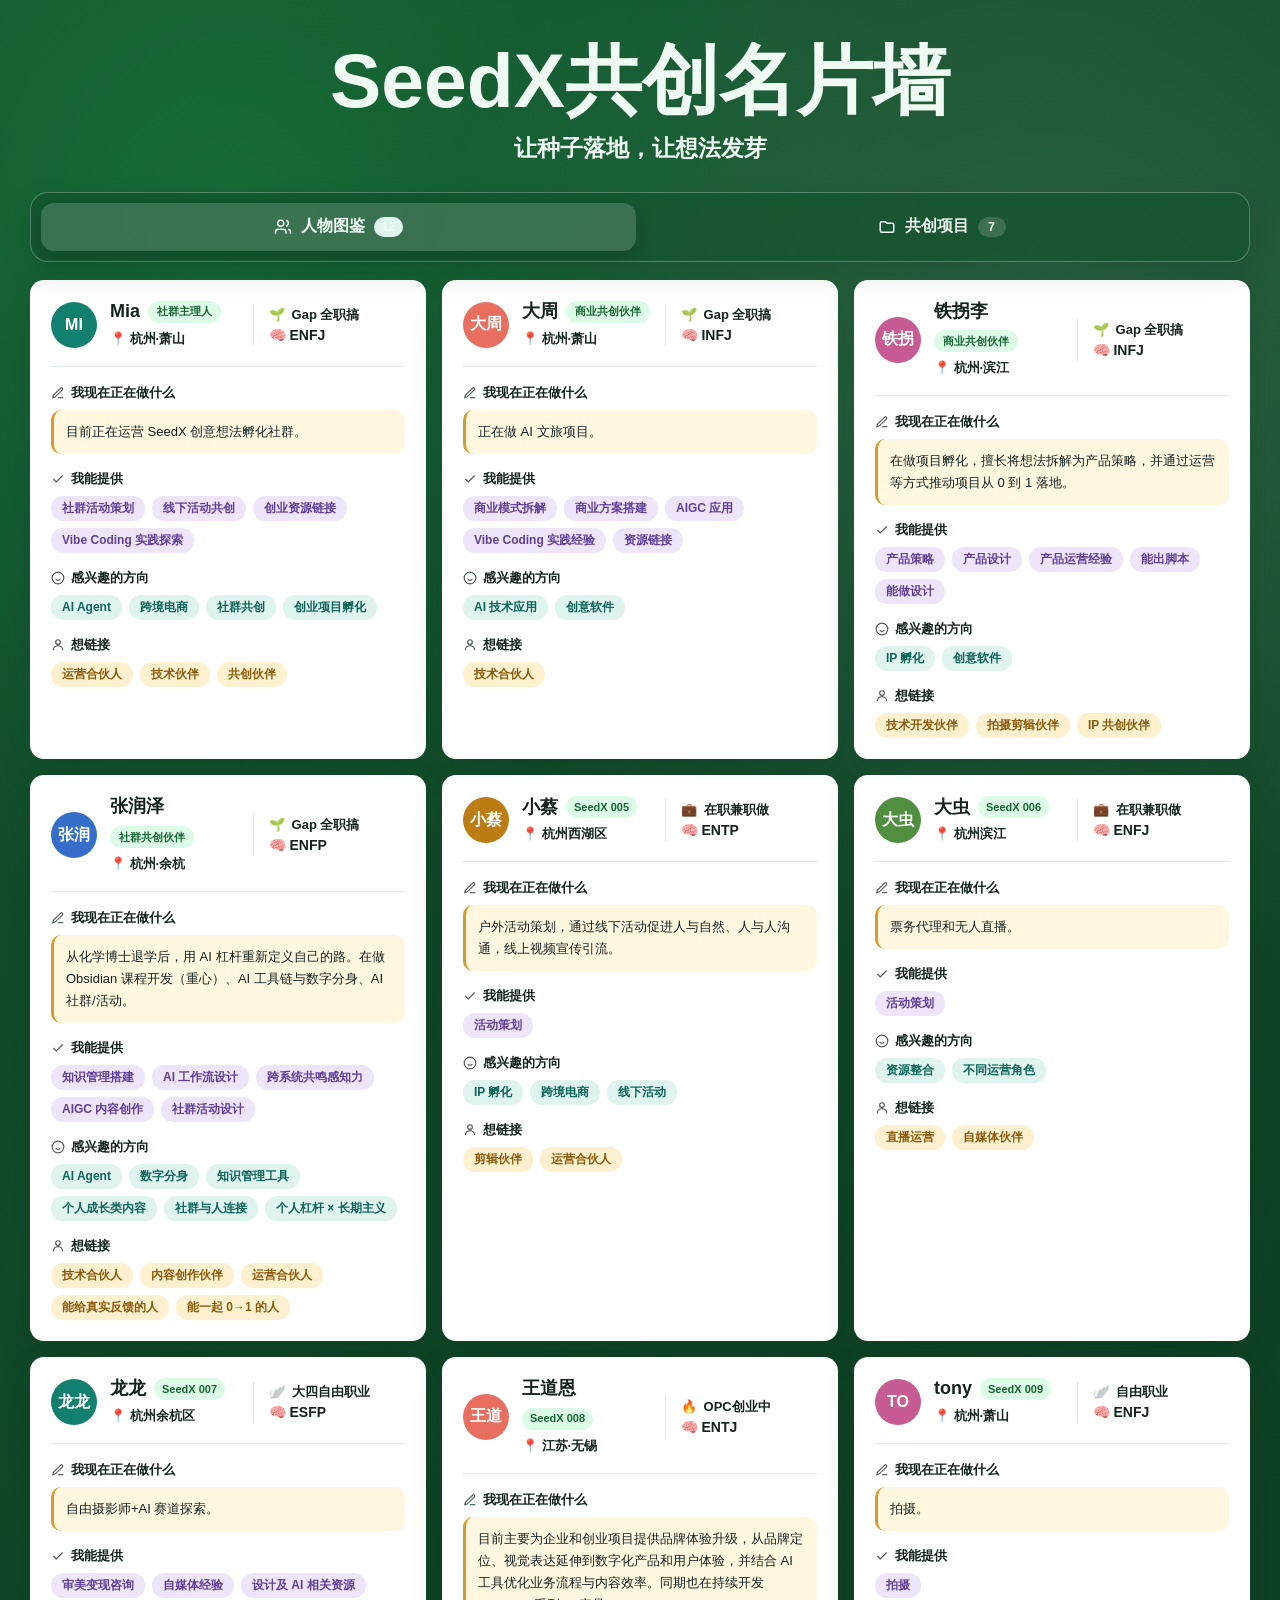
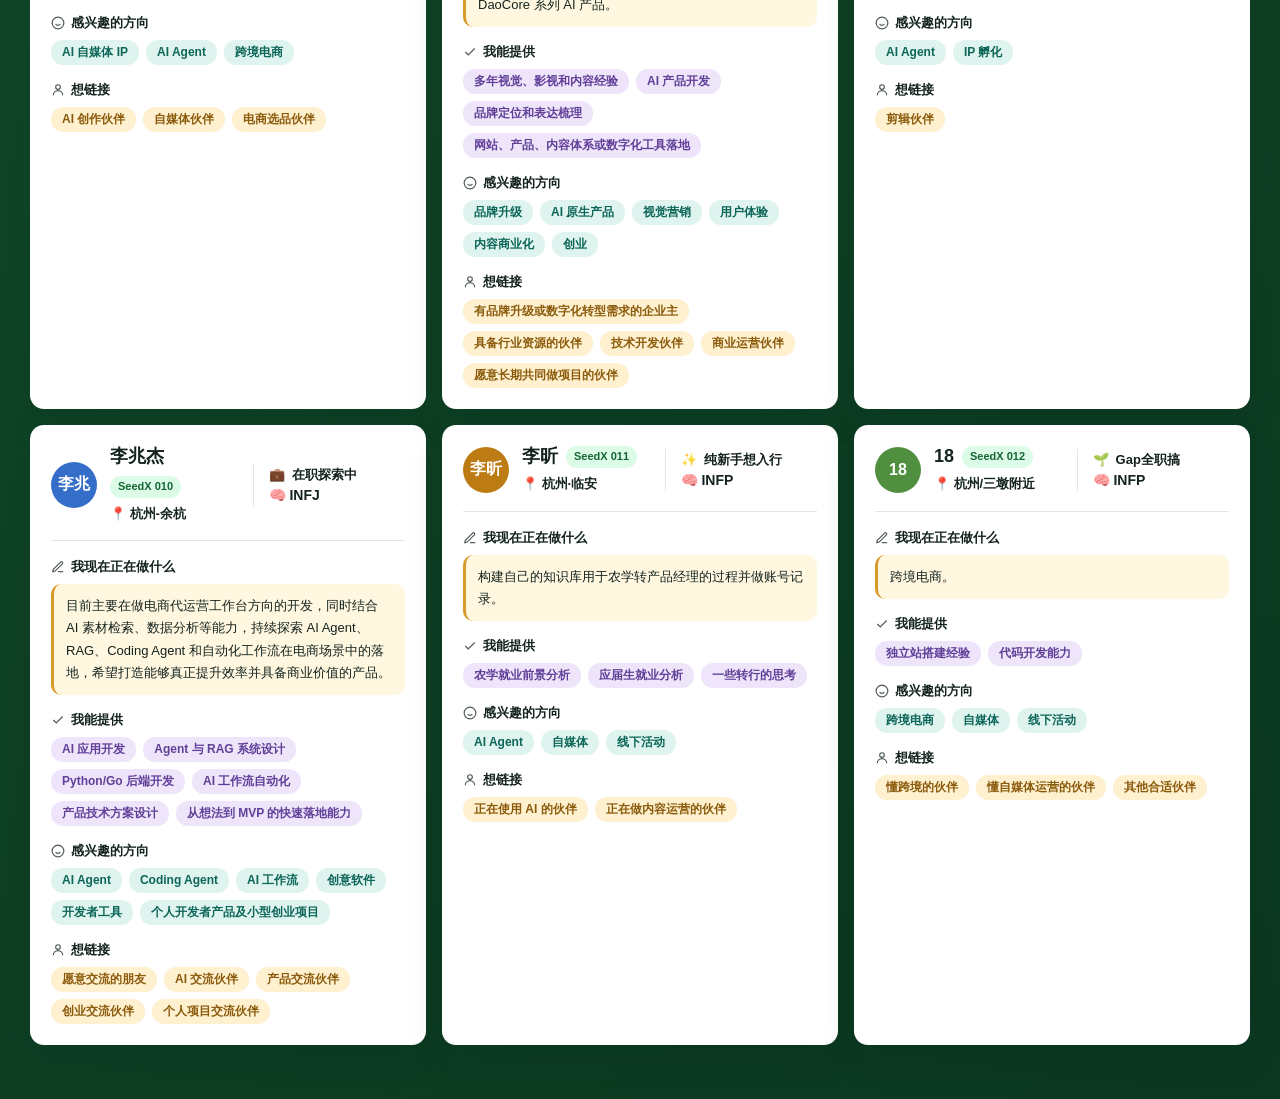
==== index.html @ 2e24f259 "Initial SeedX card wall" ====
<!doctype html>
<html lang="zh-CN">
  <head>
    <meta charset="UTF-8" />
    <meta name="viewport" content="width=device-width, initial-scale=1.0" />
    <title>SeedX共创名片墙</title>
    <link rel="stylesheet" href="./styles.css" />
  </head>
  <body>
    <main class="page">
      <header class="site-header">
        <div class="hero-copy">
          <h1>SeedX共创名片墙</h1>
          <p class="subtitle">让种子落地，让想法发芽</p>
        </div>
      </header>

      <section class="tab-shell" aria-label="内容切换">
        <div class="tabs">
          <button class="tab-button is-active" type="button" data-tab="people">
            <svg viewBox="0 0 24 24" fill="none" stroke-width="2">
              <path d="M16 21v-2a4 4 0 0 0-4-4H6a4 4 0 0 0-4 4v2" />
              <circle cx="9" cy="7" r="4" />
              <path d="M22 21v-2a4 4 0 0 0-3-3.87" />
              <path d="M16 3.13a4 4 0 0 1 0 7.75" />
            </svg>
            人物图鉴
            <span class="badge" id="peopleBadge">0</span>
          </button>
          <button class="tab-button" type="button" data-tab="projects">
            <svg viewBox="0 0 24 24" fill="none" stroke-width="2">
              <path d="M3 7a2 2 0 0 1 2-2h5l2 2h7a2 2 0 0 1 2 2v8a2 2 0 0 1-2 2H5a2 2 0 0 1-2-2Z" />
            </svg>
            共创项目
            <span class="badge" id="projectsBadge">0</span>
          </button>
        </div>
      </section>

      <section id="peoplePanel" class="panel is-active" aria-label="人物图鉴">
        <div class="card-grid" id="peopleGrid"></div>
      </section>

      <section id="projectsPanel" class="panel" aria-label="共创项目">
        <div class="card-grid" id="projectsGrid"></div>
      </section>
    </main>

    <script src="./app.js"></script>
  </body>
</html>
---- styles.css ----
:root {
  --bg-page: #14532d;
  --bg-page-deep: #0b3720;
  --bg-primary: #ffffff;
  --bg-secondary: #f3f6f3;
  --bg-quiet: #f8faf5;
  --tab-bg: rgba(20, 83, 45, 0.72);
  --accent: #22c55e;
  --accent-strong: #14532d;
  --text-on-dark: #effaf3;
  --text-on-dark-secondary: #dcfce7;
  --text-primary: #14231f;
  --text-secondary: #61706a;
  --border-dark: rgba(239, 250, 243, 0.28);
  --border-light: #dfe8e3;
  --shadow: 0 14px 34px rgba(5, 35, 29, 0.14);
  --shadow-hover: 0 18px 42px rgba(5, 35, 29, 0.22);
  --teal: #12806e;
  --teal-soft: #dff4ef;
  --coral: #e86f5f;
  --coral-soft: #ffe6e1;
  --pink: #c75b94;
  --pink-soft: #f9e2ef;
  --blue: #356ec9;
  --blue-soft: #e3edff;
  --amber: #bd7b13;
  --amber-soft: #fff0cf;
  --green: #4f8f3f;
  --green-soft: #e4f2dc;
  --purple: #8157c7;
  --purple-soft: #eee5fb;
  --gray: #69736f;
  --gray-soft: #edf0ee;
}

* {
  box-sizing: border-box;
}

body {
  margin: 0;
  min-width: 320px;
  background:
    radial-gradient(circle at 18% 8%, rgba(34, 197, 94, 0.22), transparent 26%),
    radial-gradient(circle at 82% 14%, rgba(220, 252, 231, 0.14), transparent 25%),
    linear-gradient(145deg, var(--bg-page), var(--bg-page-deep));
  color: var(--text-on-dark);
  font-family:
    -apple-system, BlinkMacSystemFont, "Segoe UI", "PingFang SC",
    "Hiragino Sans GB", "Microsoft YaHei", sans-serif;
}

button,
input,
select {
  font: inherit;
}

.page {
  width: min(1220px, calc(100% - 32px));
  margin: 0 auto;
  padding: 42px 0 54px;
}

.site-header {
  position: relative;
  display: block;
  min-height: auto;
  margin-bottom: 28px;
  overflow: hidden;
  text-align: center;
}

h1 {
  margin: 0 0 14px;
  color: var(--text-on-dark);
  font-size: clamp(2.35rem, 6vw, 5rem);
  line-height: 1;
  letter-spacing: 0;
}

.subtitle {
  margin: 0;
  color: var(--text-on-dark);
  font-size: clamp(1.08rem, 2vw, 1.42rem);
  font-weight: 750;
}

.hero-copy {
  position: relative;
  z-index: 2;
}

.tab-shell {
  position: sticky;
  top: 0;
  z-index: 10;
  margin-bottom: 18px;
  padding: 10px;
  border: 1px solid var(--border-dark);
  border-radius: 18px;
  background: var(--tab-bg);
  box-shadow: 0 12px 30px rgba(0, 0, 0, 0.12);
}

.tabs {
  display: grid;
  grid-template-columns: repeat(2, minmax(0, 1fr));
  gap: 8px;
}

.tab-button {
  display: flex;
  align-items: center;
  justify-content: center;
  gap: 9px;
  min-height: 48px;
  border: 0;
  border-radius: 13px;
  background: transparent;
  color: var(--text-on-dark);
  cursor: pointer;
  font-weight: 800;
}

.tab-button svg {
  width: 18px;
  height: 18px;
  stroke: currentColor;
}

.tab-button.is-active {
  background: rgba(255, 255, 255, 0.16);
  color: var(--text-on-dark);
  box-shadow: 0 8px 20px rgba(0, 0, 0, 0.15);
}

.badge {
  min-width: 28px;
  padding: 3px 8px;
  border-radius: 999px;
  background: rgba(255, 255, 255, 0.16);
  color: inherit;
  font-size: 0.78rem;
}

.tab-button.is-active .badge {
  background: var(--teal-soft);
}

.panel {
  display: none;
}

.panel.is-active {
  display: block;
}

.panel-note {
  margin: 0 0 14px;
  color: var(--text-on-dark-secondary);
  font-size: 0.94rem;
  font-weight: 700;
}

.card-grid {
  display: grid;
  grid-template-columns: repeat(auto-fill, minmax(340px, 1fr));
  gap: 16px;
}

.person-card,
.project-card {
  border: 1px solid transparent;
  border-radius: 14px;
  background: var(--bg-primary);
  color: var(--text-primary);
  box-shadow: var(--shadow);
  transition:
    transform 160ms ease,
    box-shadow 160ms ease,
    border-color 160ms ease;
}

.person-card:hover,
.project-card:hover {
  transform: translateY(-2px);
  border-color: rgba(15, 107, 90, 0.42);
  box-shadow: var(--shadow-hover);
}

.person-card {
  padding: 20px;
}

.card-header {
  position: relative;
  display: grid;
  grid-template-columns: 46px minmax(0, 0.85fr) minmax(128px, 1fr);
  align-items: center;
  gap: 13px;
  padding-bottom: 17px;
  border-bottom: 1px solid var(--border-light);
}

.avatar {
  width: 46px;
  height: 46px;
  flex: 0 0 46px;
  display: grid;
  place-items: center;
  border-radius: 50%;
  color: #fff;
  font-weight: 800;
  letter-spacing: 0;
}

.avatar.teal {
  background: var(--teal);
}

.avatar.coral {
  background: var(--coral);
}

.avatar.pink {
  background: var(--pink);
}

.avatar.blue {
  background: var(--blue);
}

.avatar.amber {
  background: var(--amber);
}

.avatar.green {
  background: var(--green);
}

.identity-main {
  min-width: 0;
}

.person-name {
  margin: 0 0 7px;
  color: var(--text-primary);
  font-size: 18px;
  font-weight: 700;
  line-height: 1.2;
}

.name-row {
  display: flex;
  align-items: center;
  gap: 8px;
  flex-wrap: wrap;
  margin-bottom: 7px;
}

.name-row .person-name {
  margin: 0;
}

.person-number {
  display: inline-flex;
  align-items: center;
  min-height: 22px;
  padding: 3px 8px;
  border-radius: 999px;
  background: #dcfce7;
  color: #166534;
  font-size: 11px;
  font-weight: 850;
  line-height: 1;
  white-space: nowrap;
}

.person-special-tag {
  display: inline-flex;
  align-items: center;
  min-height: 22px;
  padding: 3px 9px;
  border-radius: 999px;
  background: #dcfce7;
  color: #166534;
  font-size: 11px;
  font-weight: 850;
  line-height: 1;
  white-space: nowrap;
}

.status-line {
  display: inline-flex;
  align-items: center;
  gap: 7px;
  width: fit-content;
  max-width: 100%;
  padding: 0;
  border-radius: 0;
  color: var(--text-primary);
  font-size: 13px;
  font-weight: 800;
  line-height: 1.2;
}

.location-line {
  color: var(--text-primary);
  font-size: 13px;
  font-weight: 700;
  line-height: 1.45;
}

.status-dot {
  display: none;
}

.identity-side {
  justify-self: stretch;
  padding-left: 15px;
  border-left: 1px solid var(--border-light);
  text-align: left;
  color: var(--text-primary);
  font-size: 14px;
  font-weight: 700;
  line-height: 1.5;
  white-space: nowrap;
}

.card-body {
  display: grid;
  gap: 16px;
  padding-top: 17px;
}

.section-title {
  display: flex;
  align-items: center;
  gap: 6px;
  margin: 0 0 8px;
  color: var(--text-primary);
  font-size: 13px;
  font-weight: 700;
}

.section-title svg {
  width: 14px;
  height: 14px;
  opacity: 0.75;
  stroke: var(--text-primary);
}

.quote-block {
  margin: 0;
  padding: 11px 12px;
  border-left: 3px solid #d89b2b;
  border-radius: 10px;
  background: #fff7df;
  color: var(--text-primary);
  font-size: 13px;
  line-height: 1.7;
}

.project-box {
  margin: 0;
  padding: 11px 12px;
  border-left: 3px solid var(--accent-strong);
  border-radius: 10px;
  background: var(--bg-secondary);
  color: var(--text-primary);
  font-size: 13px;
  line-height: 1.7;
}

.project-box-summary {
  border-left-color: var(--accent);
  background: var(--teal-soft);
}

.project-box-progress {
  border-left-color: var(--amber);
  background: var(--amber-soft);
}

.chip-row {
  display: flex;
  flex-wrap: wrap;
  gap: 7px;
}

.chip {
  display: inline-flex;
  align-items: center;
  min-height: 25px;
  padding: 4px 11px;
  border-radius: 12px;
  font-size: 12px;
  font-weight: 700;
  line-height: 1.25;
}

.chip-purple {
  background: var(--purple-soft);
  color: #614098;
}

.chip-teal {
  background: var(--teal-soft);
  color: #0d6658;
}

.chip-amber {
  background: var(--amber-soft);
  color: #8b5b0c;
}

.chip-blue {
  background: var(--blue-soft);
  color: #2859a7;
}

.chip-gray {
  background: var(--gray-soft);
  color: var(--gray);
}

.project-card {
  padding: 22px;
}

.project-header {
  display: flex;
  align-items: flex-start;
  justify-content: space-between;
  gap: 14px;
  margin-bottom: 17px;
}

.project-title-row {
  display: grid;
  gap: 6px;
}

.project-no {
  font-family: ui-monospace, SFMono-Regular, Menlo, Monaco, Consolas, monospace;
  color: var(--text-primary);
  font-size: 12px;
  font-weight: 800;
}

.project-name {
  margin: 0;
  color: var(--text-primary);
  font-size: 15px;
  font-weight: 800;
  line-height: 1.45;
}

.stage-badge {
  flex: 0 0 auto;
  padding: 5px 10px;
  border-radius: 999px;
  font-size: 12px;
  font-weight: 800;
  white-space: nowrap;
}

.stage-launch {
  background: var(--teal-soft);
  color: #0d6658;
}

.stage-prep {
  background: var(--amber-soft);
  color: #8b5b0c;
}

.stage-supply {
  background: var(--blue-soft);
  color: #2859a7;
}

.stage-team {
  background: var(--purple-soft);
  color: #614098;
}

.stage-coop {
  background: var(--coral-soft);
  color: #b74738;
}

.stage-trial {
  background: var(--pink-soft);
  color: #99436f;
}

.stage-start {
  background: var(--gray-soft);
  color: var(--gray);
}

.project-section {
  margin-top: 15px;
}

.project-section .section-title {
  font-size: 14px;
}

.project-text {
  margin: 0;
  color: var(--text-primary);
  font-size: 13px;
  line-height: 1.7;
}

.empty-state {
  padding: 26px;
  border: 1px solid var(--border-dark);
  border-radius: 14px;
  color: var(--text-on-dark-secondary);
  text-align: center;
}

.status-teal {
  background: transparent;
}

.status-gap {
  background: transparent;
}

.status-coral {
  background: transparent;
}

.status-purple {
  background: transparent;
}

.status-blue {
  background: transparent;
}

.status-pink {
  background: transparent;
}

.status-amber {
  background: transparent;
}

.status-gray {
  background: transparent;
}

@media (max-width: 760px) {
  .site-header {
    grid-template-columns: 1fr;
    min-height: auto;
    gap: 20px;
  }
}

@media (max-width: 640px) {
  .page {
    width: min(100% - 22px, 520px);
    padding: 24px 0 36px;
  }

  .card-grid {
    grid-template-columns: 1fr;
  }

  .tab-shell {
    position: static;
  }

  .card-header {
    align-items: flex-start;
  }

  .identity-side {
    white-space: normal;
  }
}
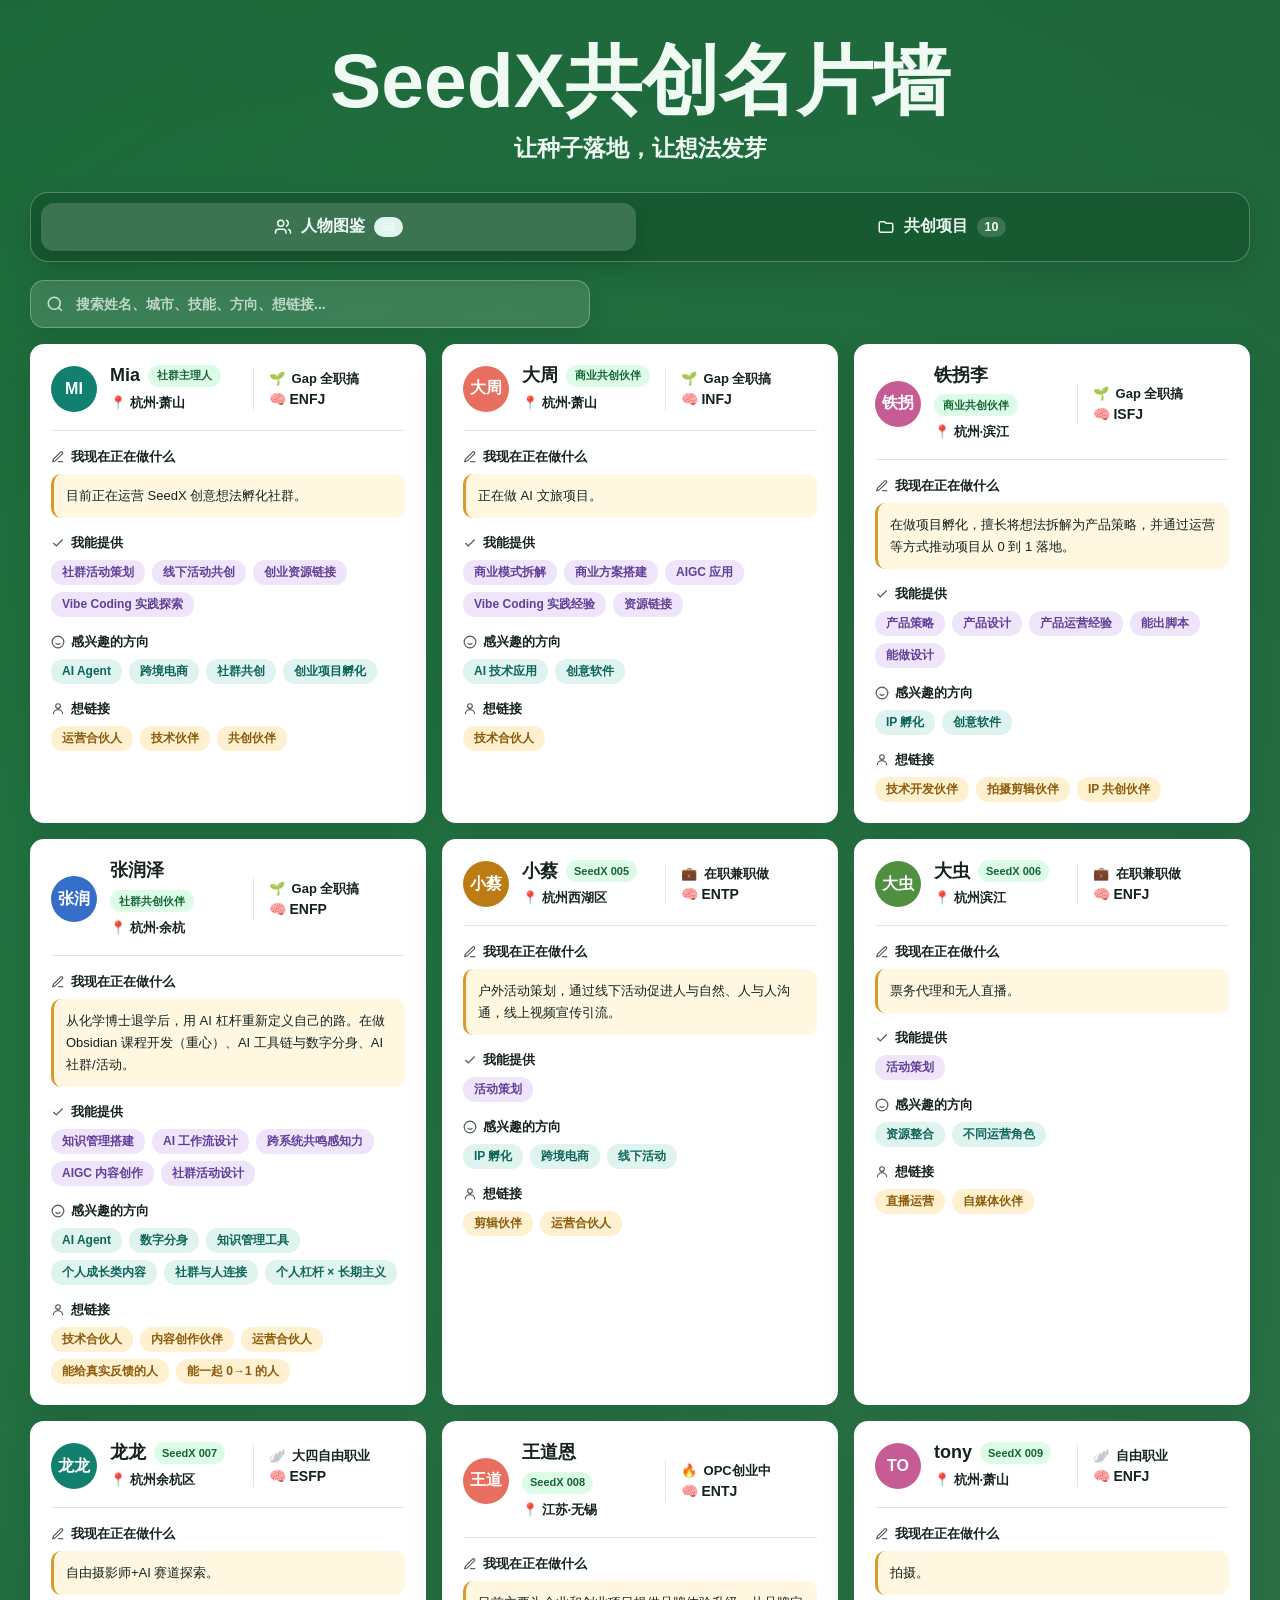
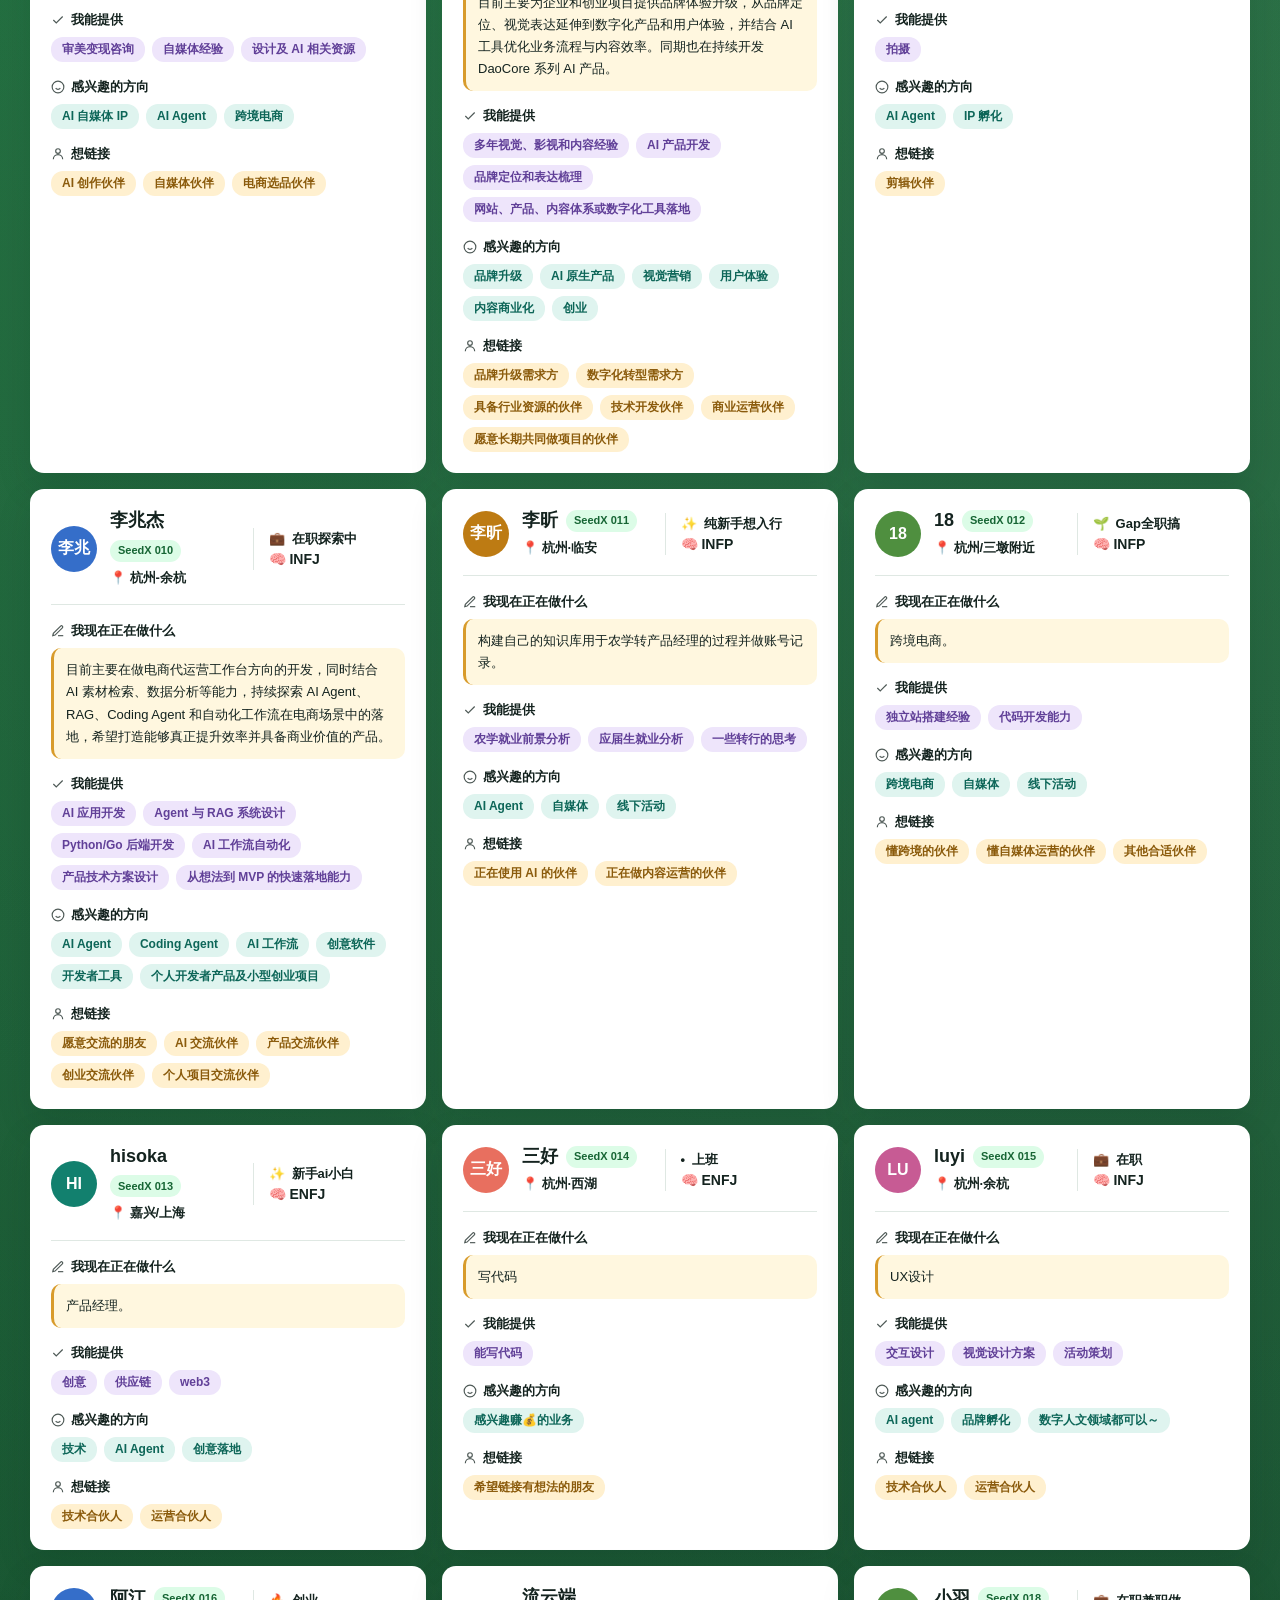
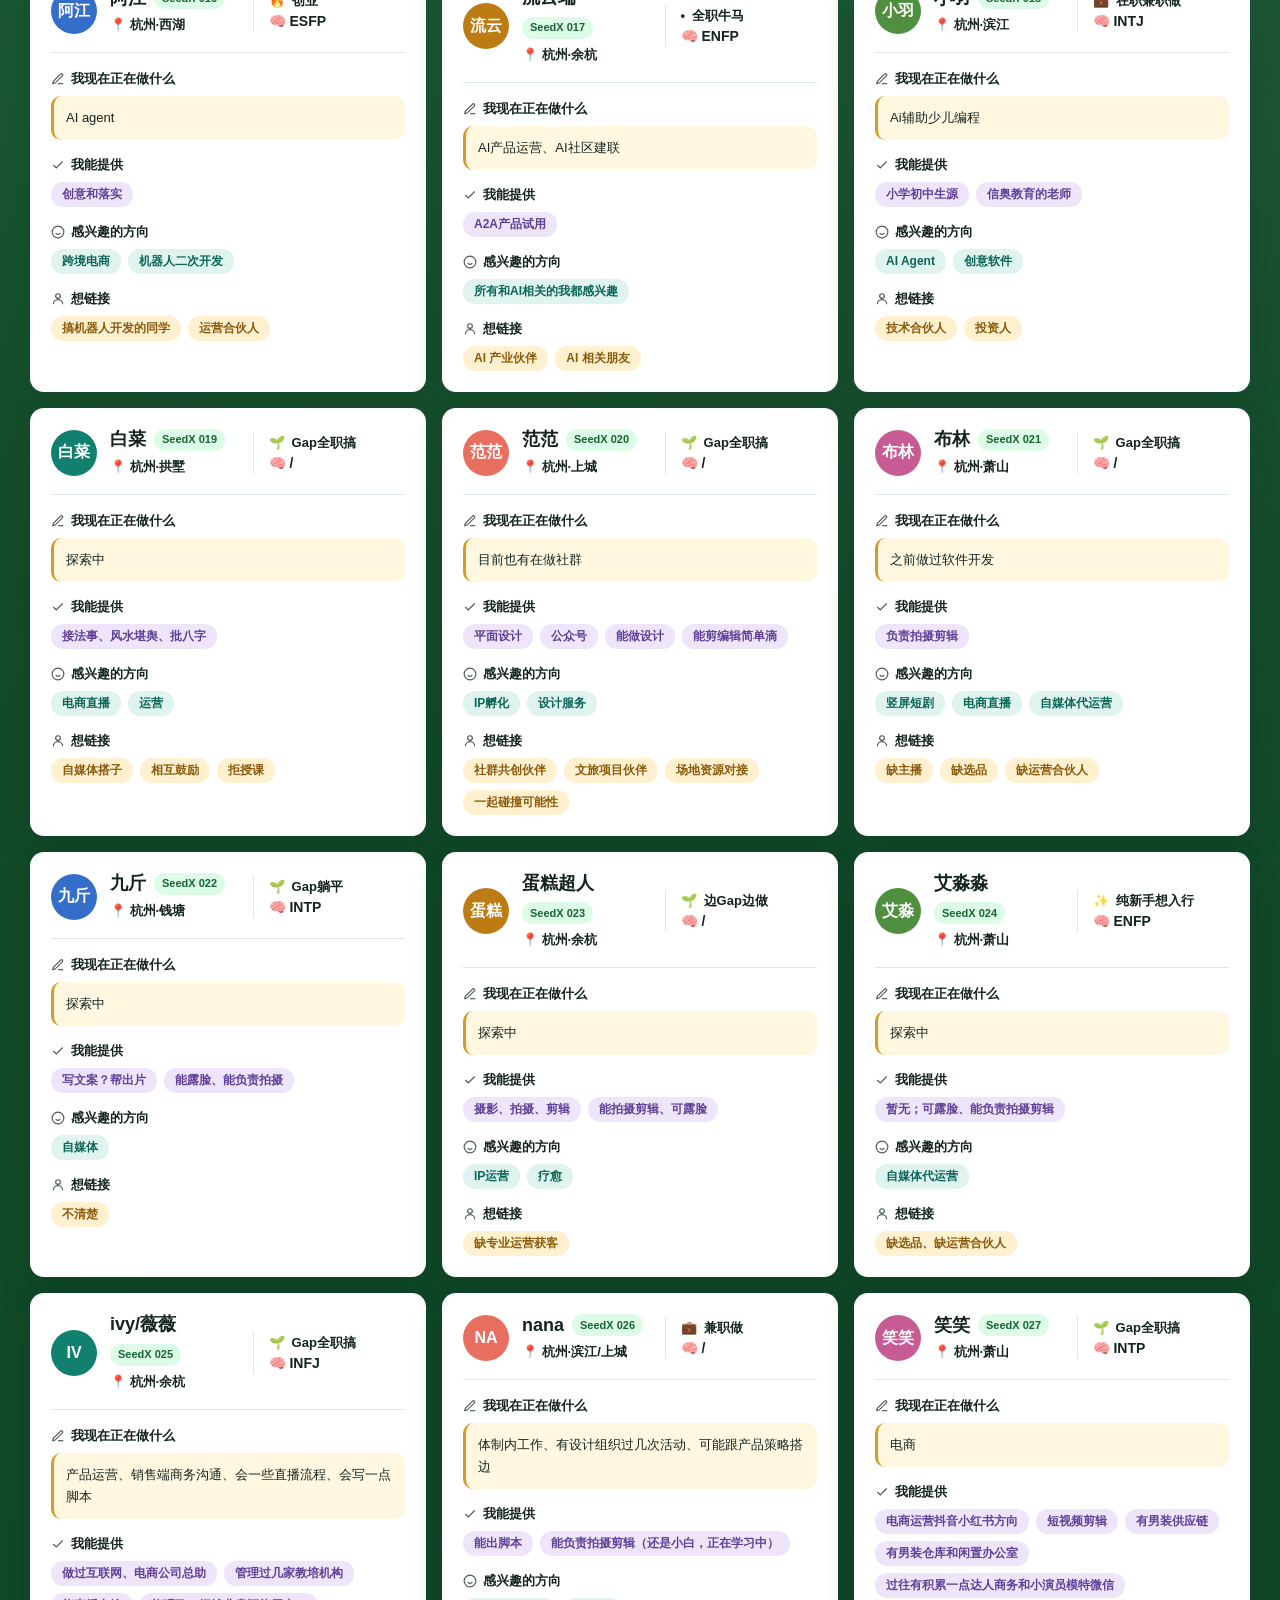
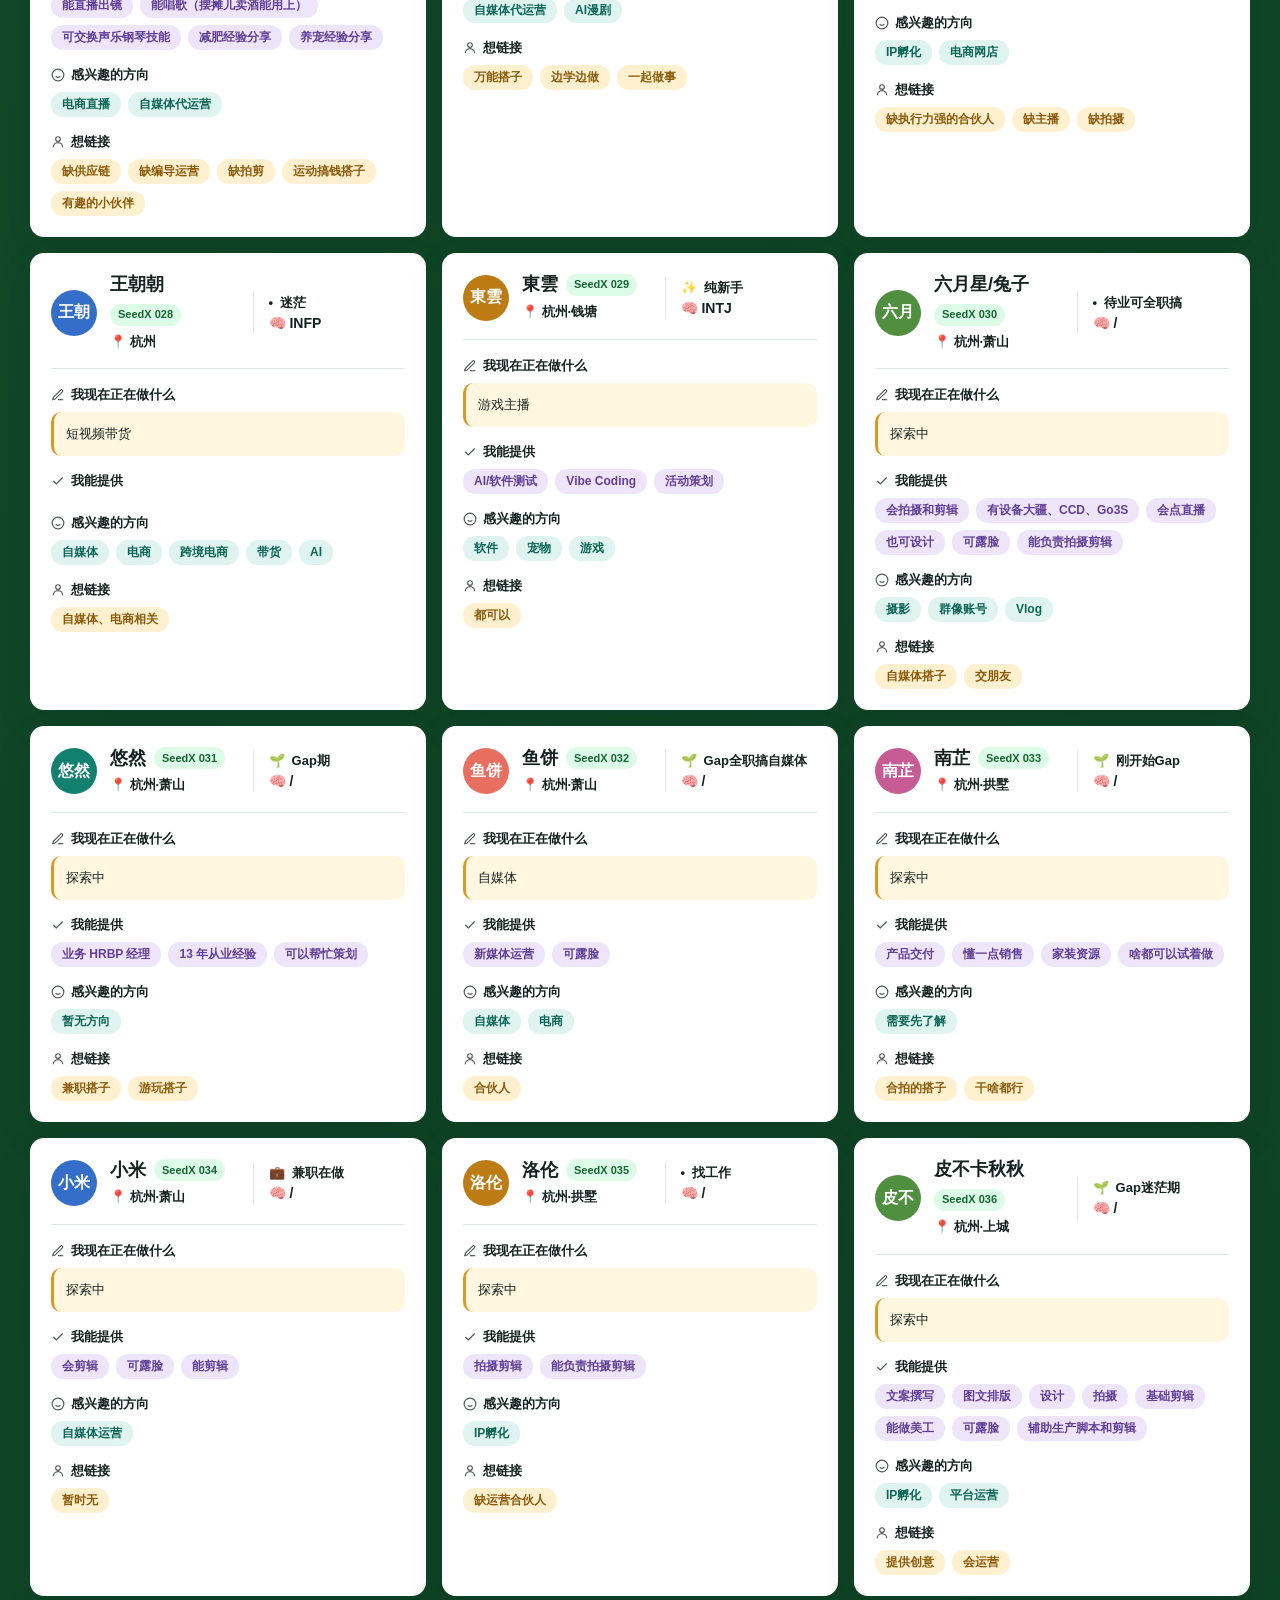
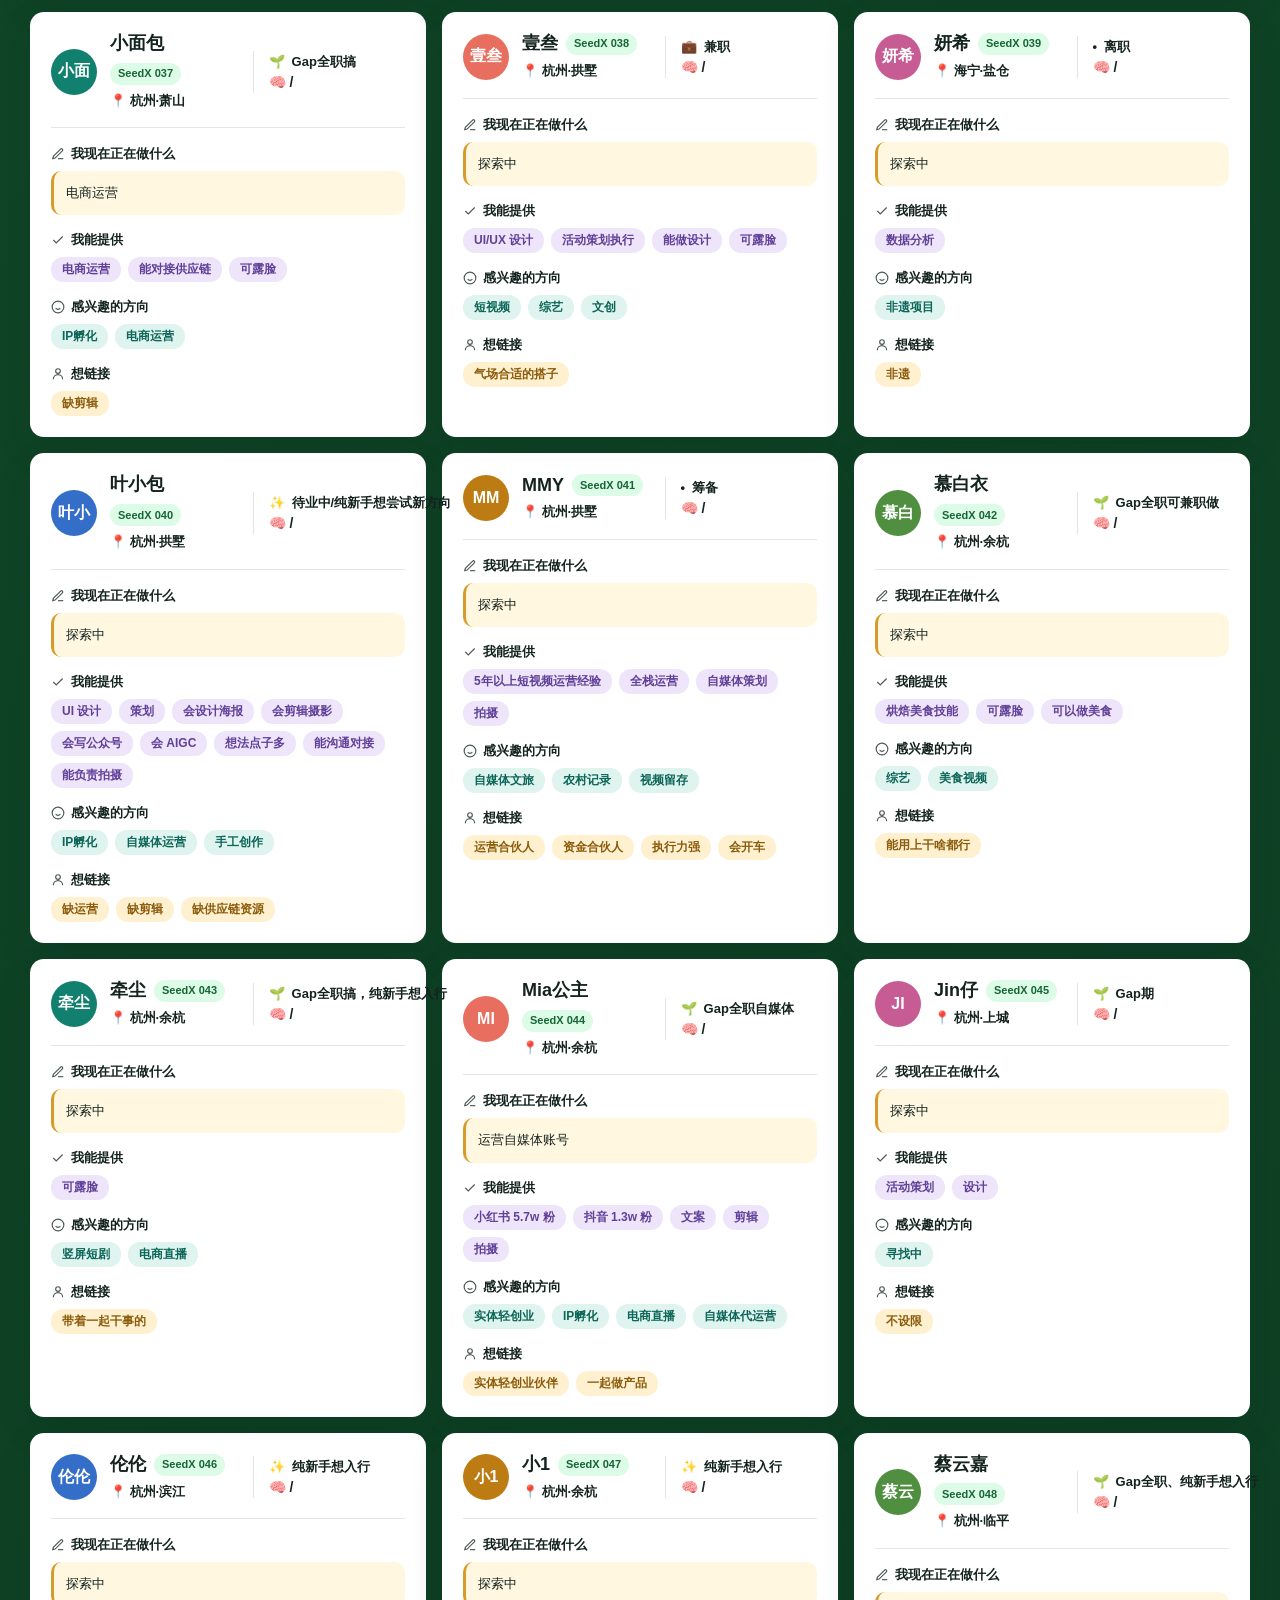
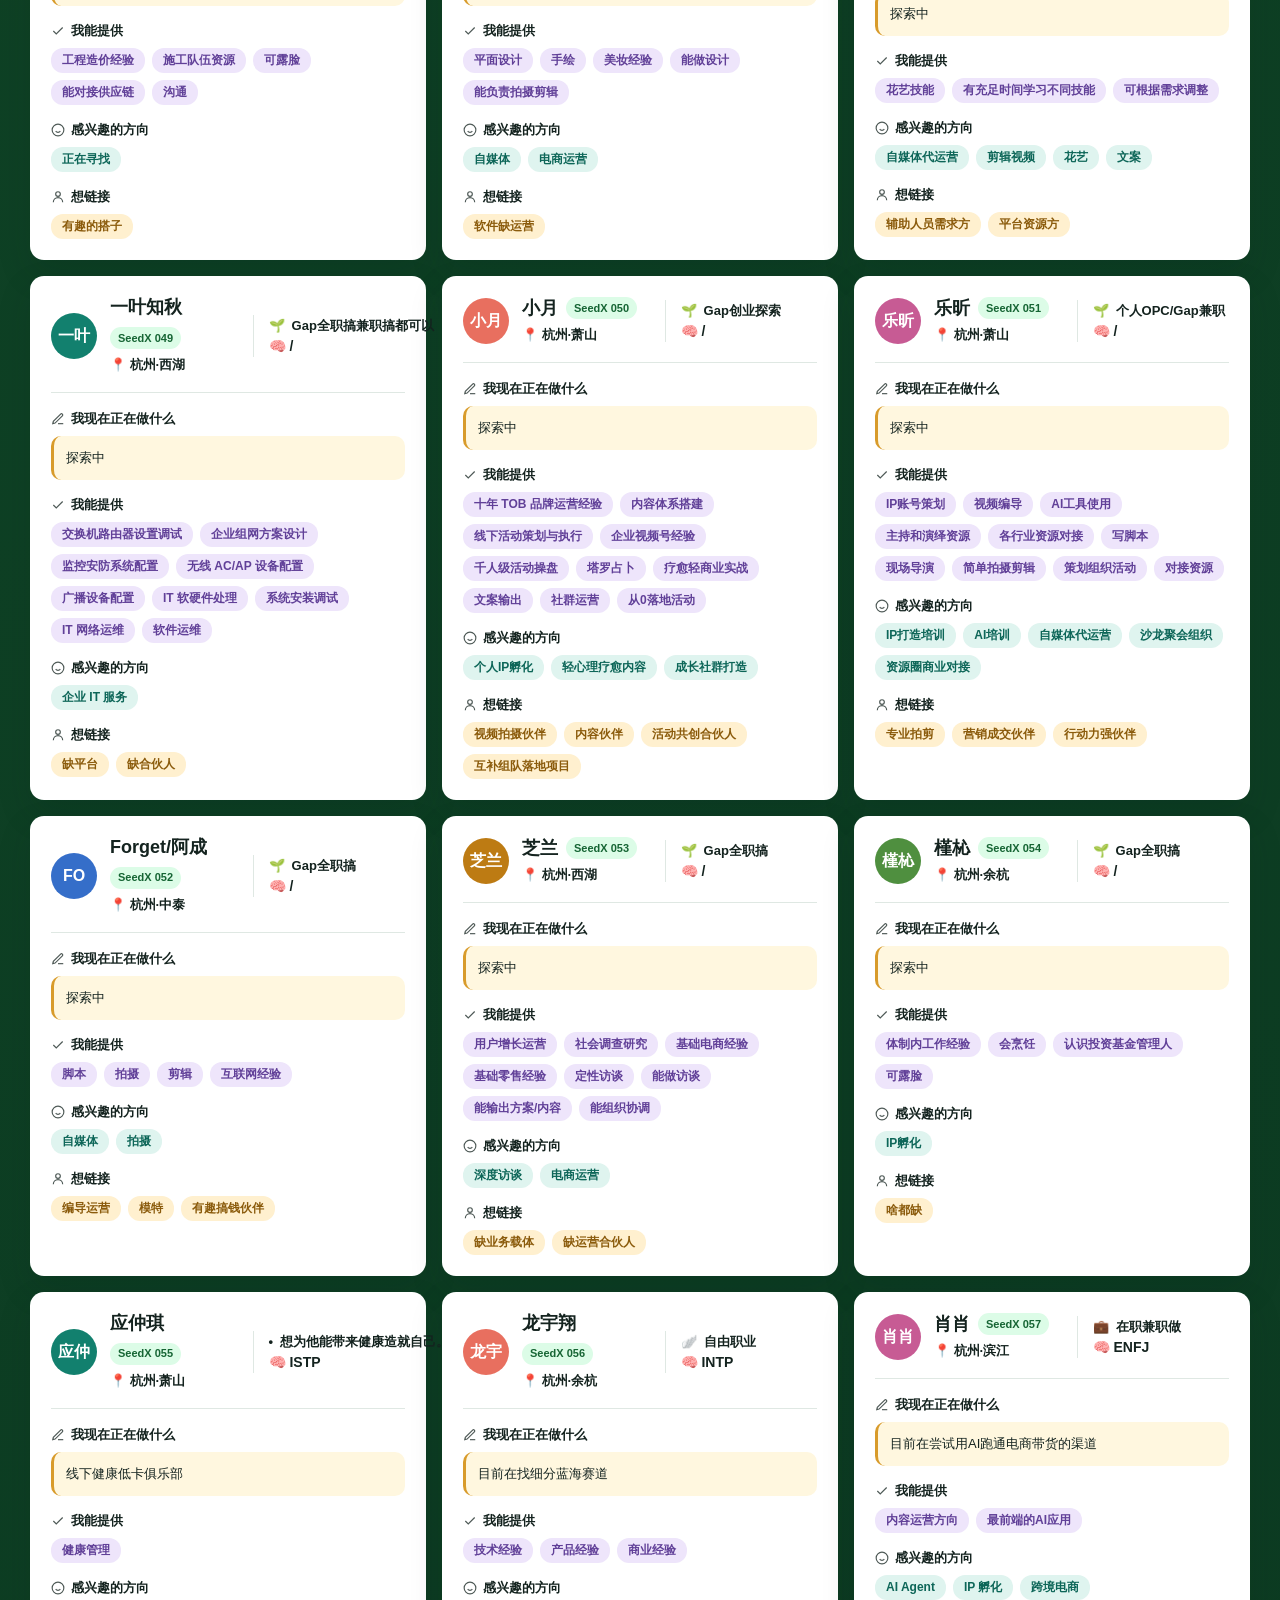
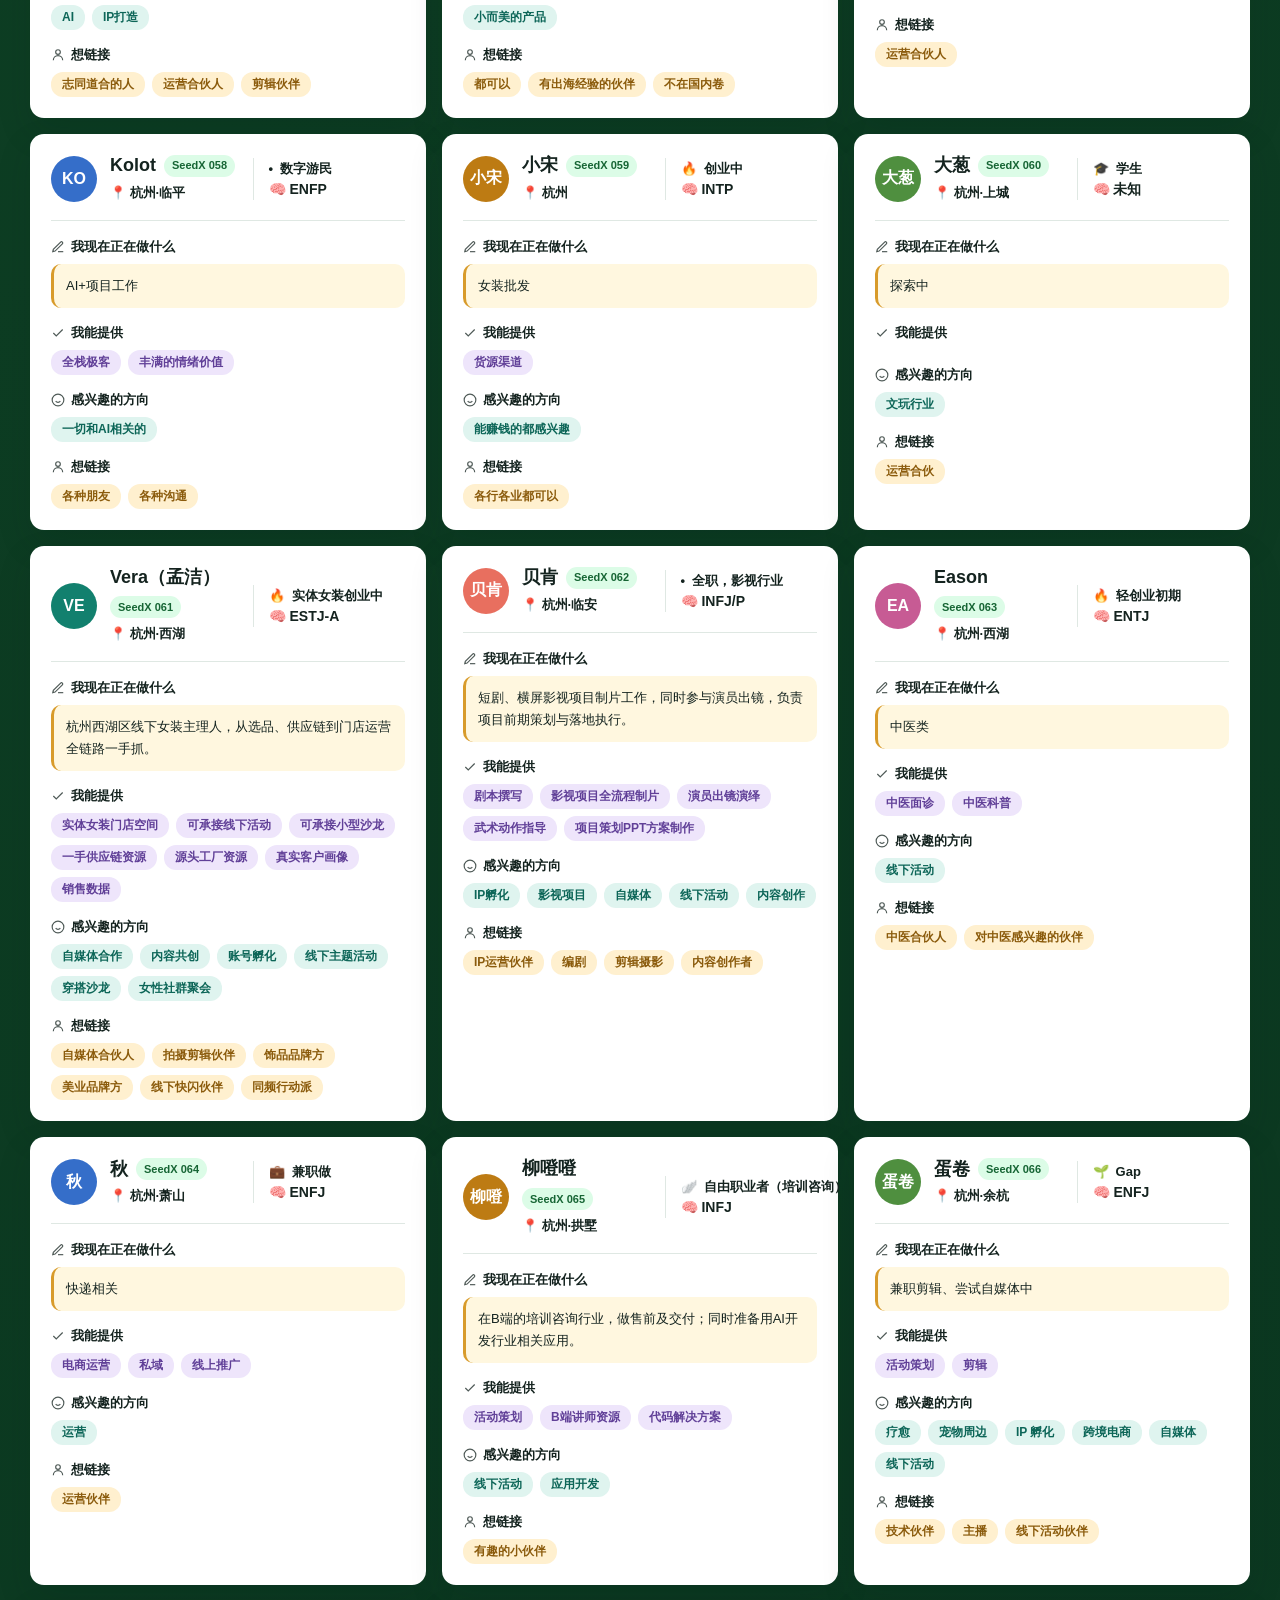
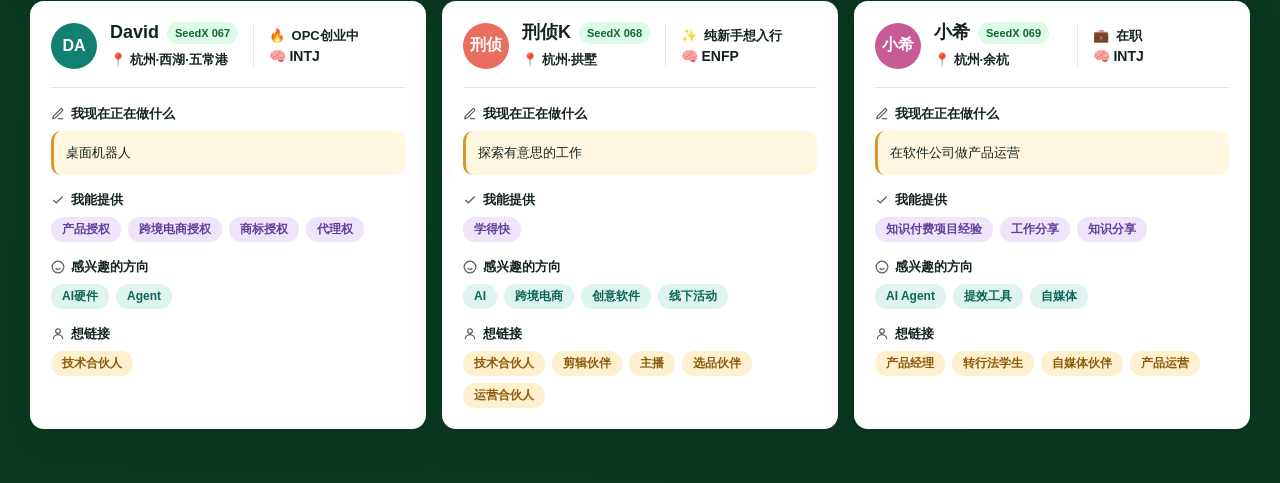
==== commit 58ae7160: "Add people search" ====
--- a/index.html
+++ b/index.html
@@ -38,6 +38,16 @@
       </section>
 
       <section id="peoplePanel" class="panel is-active" aria-label="人物图鉴">
+        <div class="people-tools">
+          <label class="search-box" for="peopleSearch">
+            <svg viewBox="0 0 24 24" fill="none" stroke-width="2" aria-hidden="true">
+              <circle cx="11" cy="11" r="8" />
+              <path d="m21 21-4.35-4.35" />
+            </svg>
+            <input id="peopleSearch" type="search" placeholder="搜索姓名、城市、技能、方向、想链接..." autocomplete="off" />
+          </label>
+        </div>
+        <p class="empty-state" id="peopleEmpty" hidden>没有找到匹配的伙伴</p>
         <div class="card-grid" id="peopleGrid"></div>
       </section>
 
--- a/styles.css
+++ b/styles.css
@@ -163,6 +163,52 @@
   font-weight: 700;
 }
 
+.people-tools {
+  margin: 0 0 16px;
+}
+
+.search-box {
+  display: flex;
+  align-items: center;
+  gap: 10px;
+  width: min(560px, 100%);
+  min-height: 48px;
+  padding: 0 15px;
+  border: 1px solid var(--border-dark);
+  border-radius: 14px;
+  background: rgba(255, 255, 255, 0.13);
+  color: var(--text-on-dark);
+  box-shadow: 0 10px 24px rgba(0, 0, 0, 0.1);
+}
+
+.search-box:focus-within {
+  border-color: rgba(220, 252, 231, 0.72);
+  background: rgba(255, 255, 255, 0.18);
+}
+
+.search-box svg {
+  width: 18px;
+  height: 18px;
+  flex: 0 0 auto;
+  stroke: currentColor;
+  opacity: 0.82;
+}
+
+.search-box input {
+  width: 100%;
+  min-width: 0;
+  border: 0;
+  outline: 0;
+  background: transparent;
+  color: var(--text-on-dark);
+  font-size: 14px;
+  font-weight: 700;
+}
+
+.search-box input::placeholder {
+  color: rgba(239, 250, 243, 0.72);
+}
+
 .card-grid {
   display: grid;
   grid-template-columns: repeat(auto-fill, minmax(340px, 1fr));
@@ -420,6 +466,11 @@
   color: #2859a7;
 }
 
+.chip-seeking {
+  background: #fff1f2;
+  color: #9f1239;
+}
+
 .chip-gray {
   background: var(--gray-soft);
   color: var(--gray);
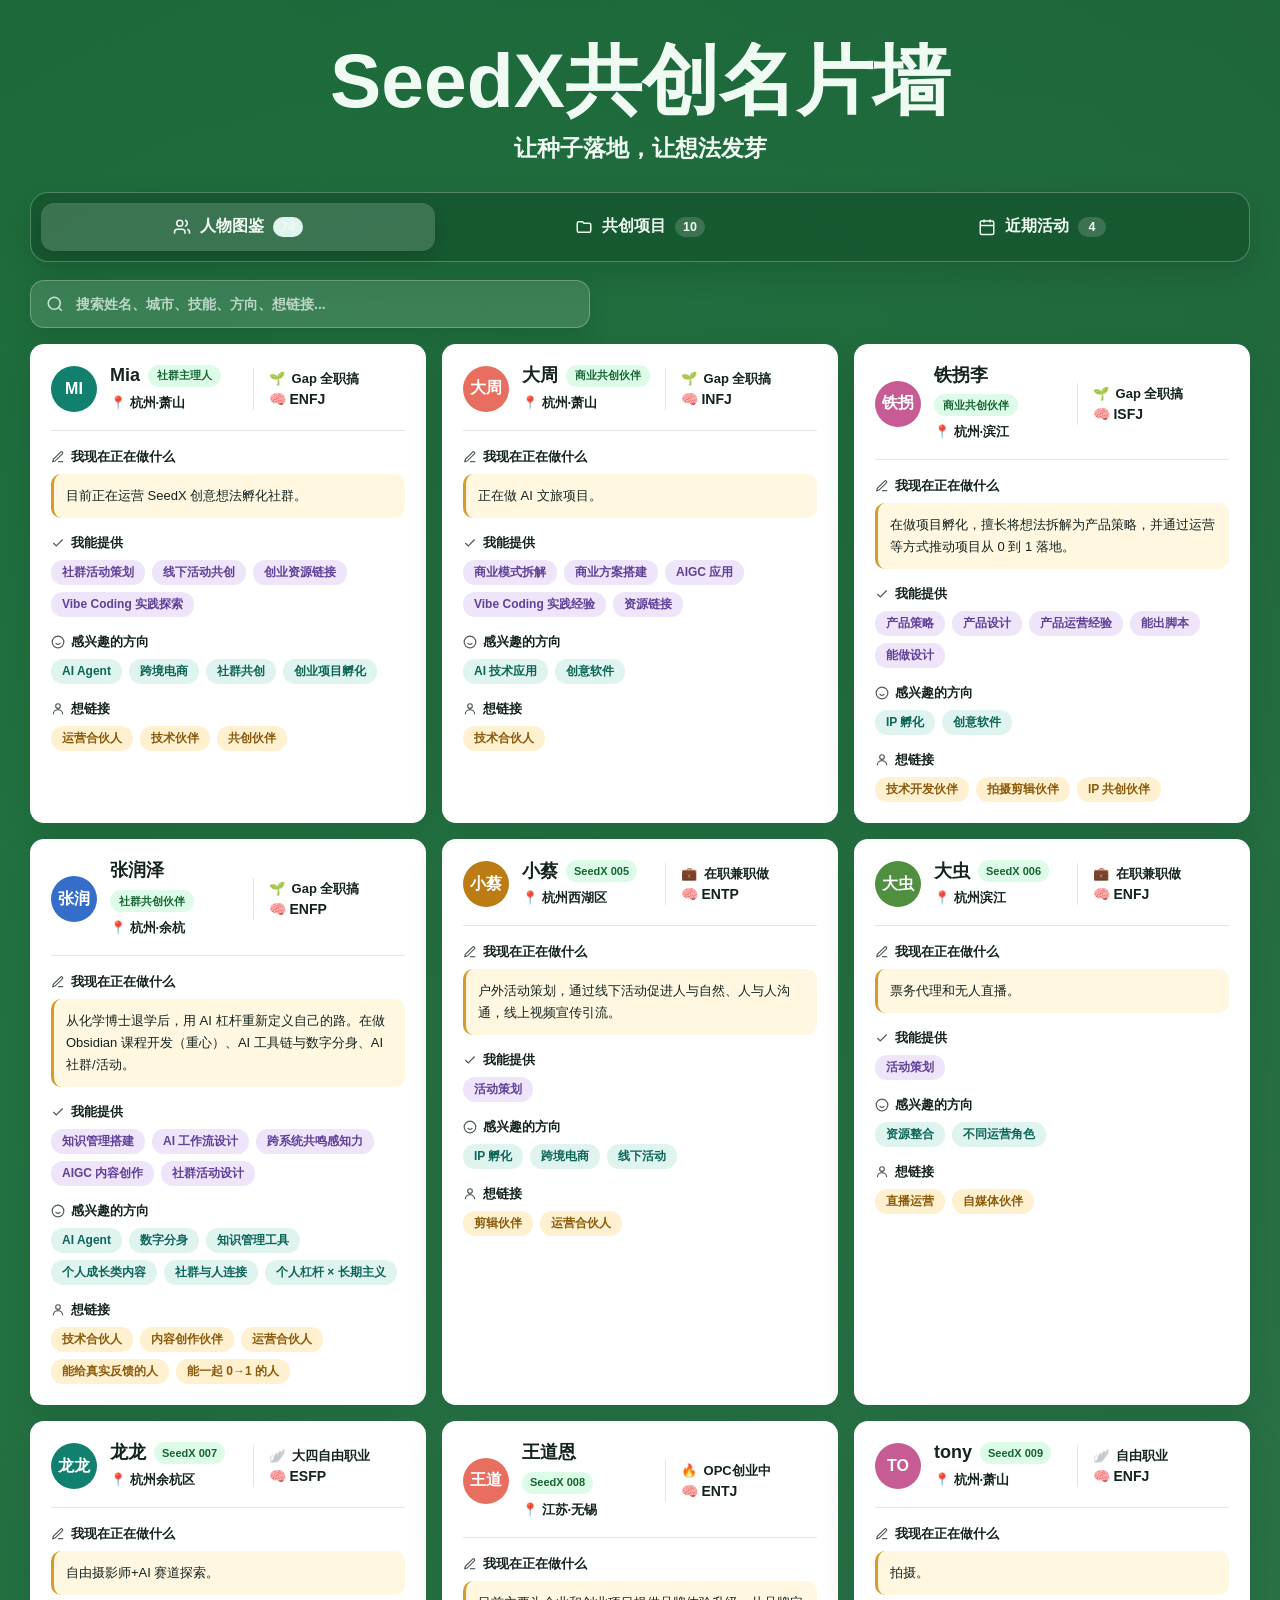
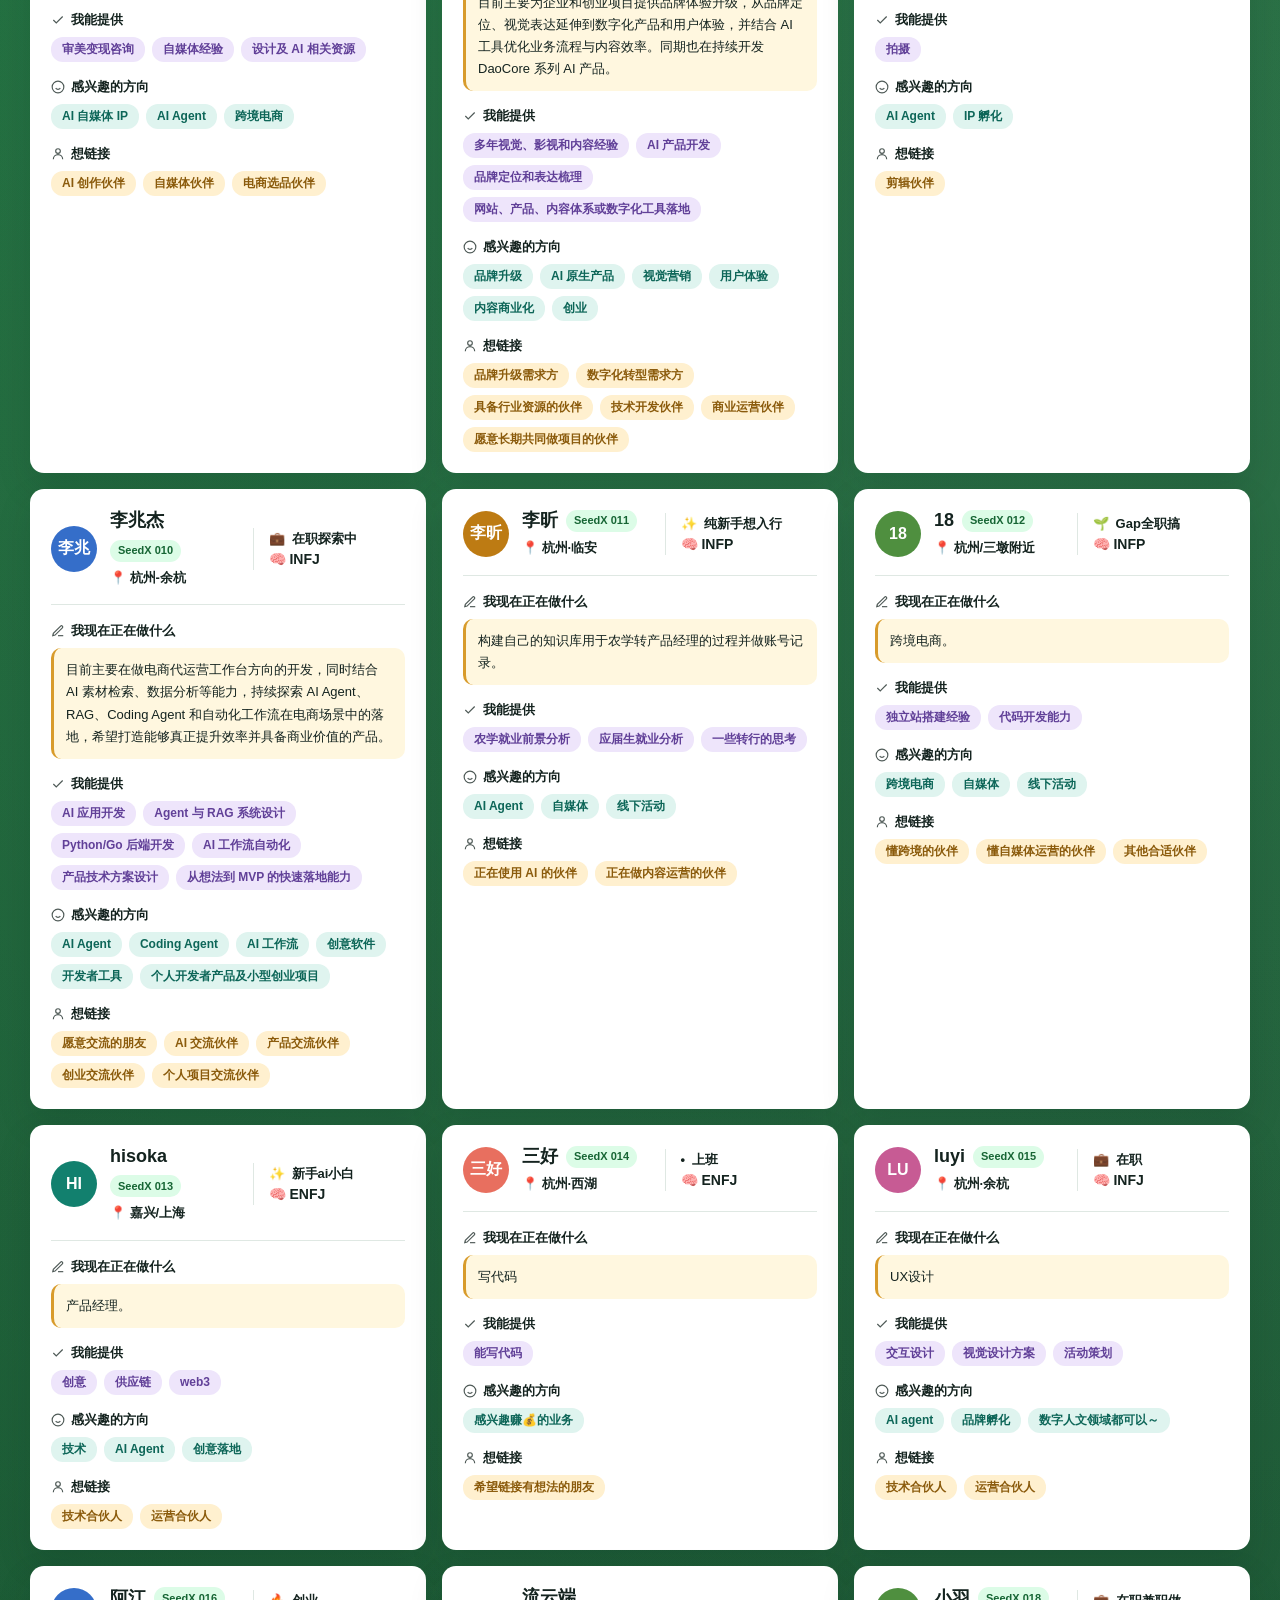
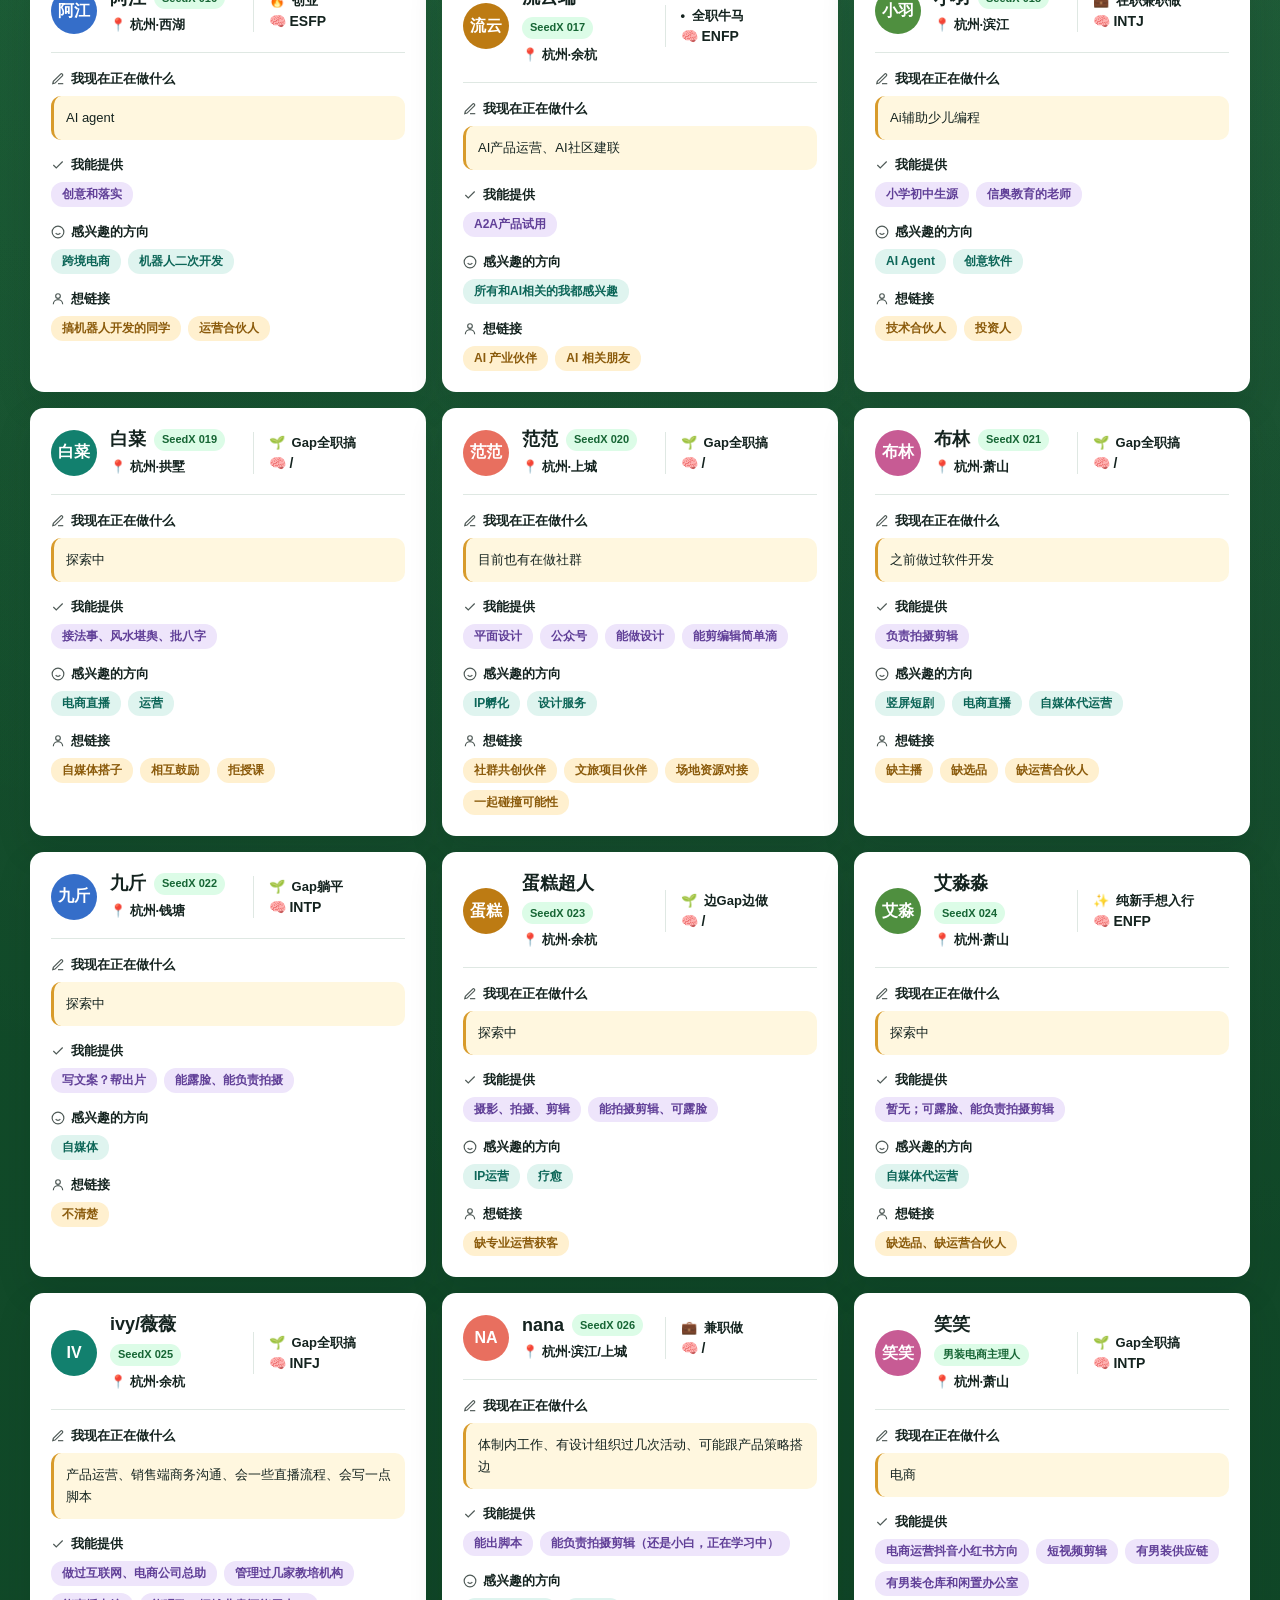
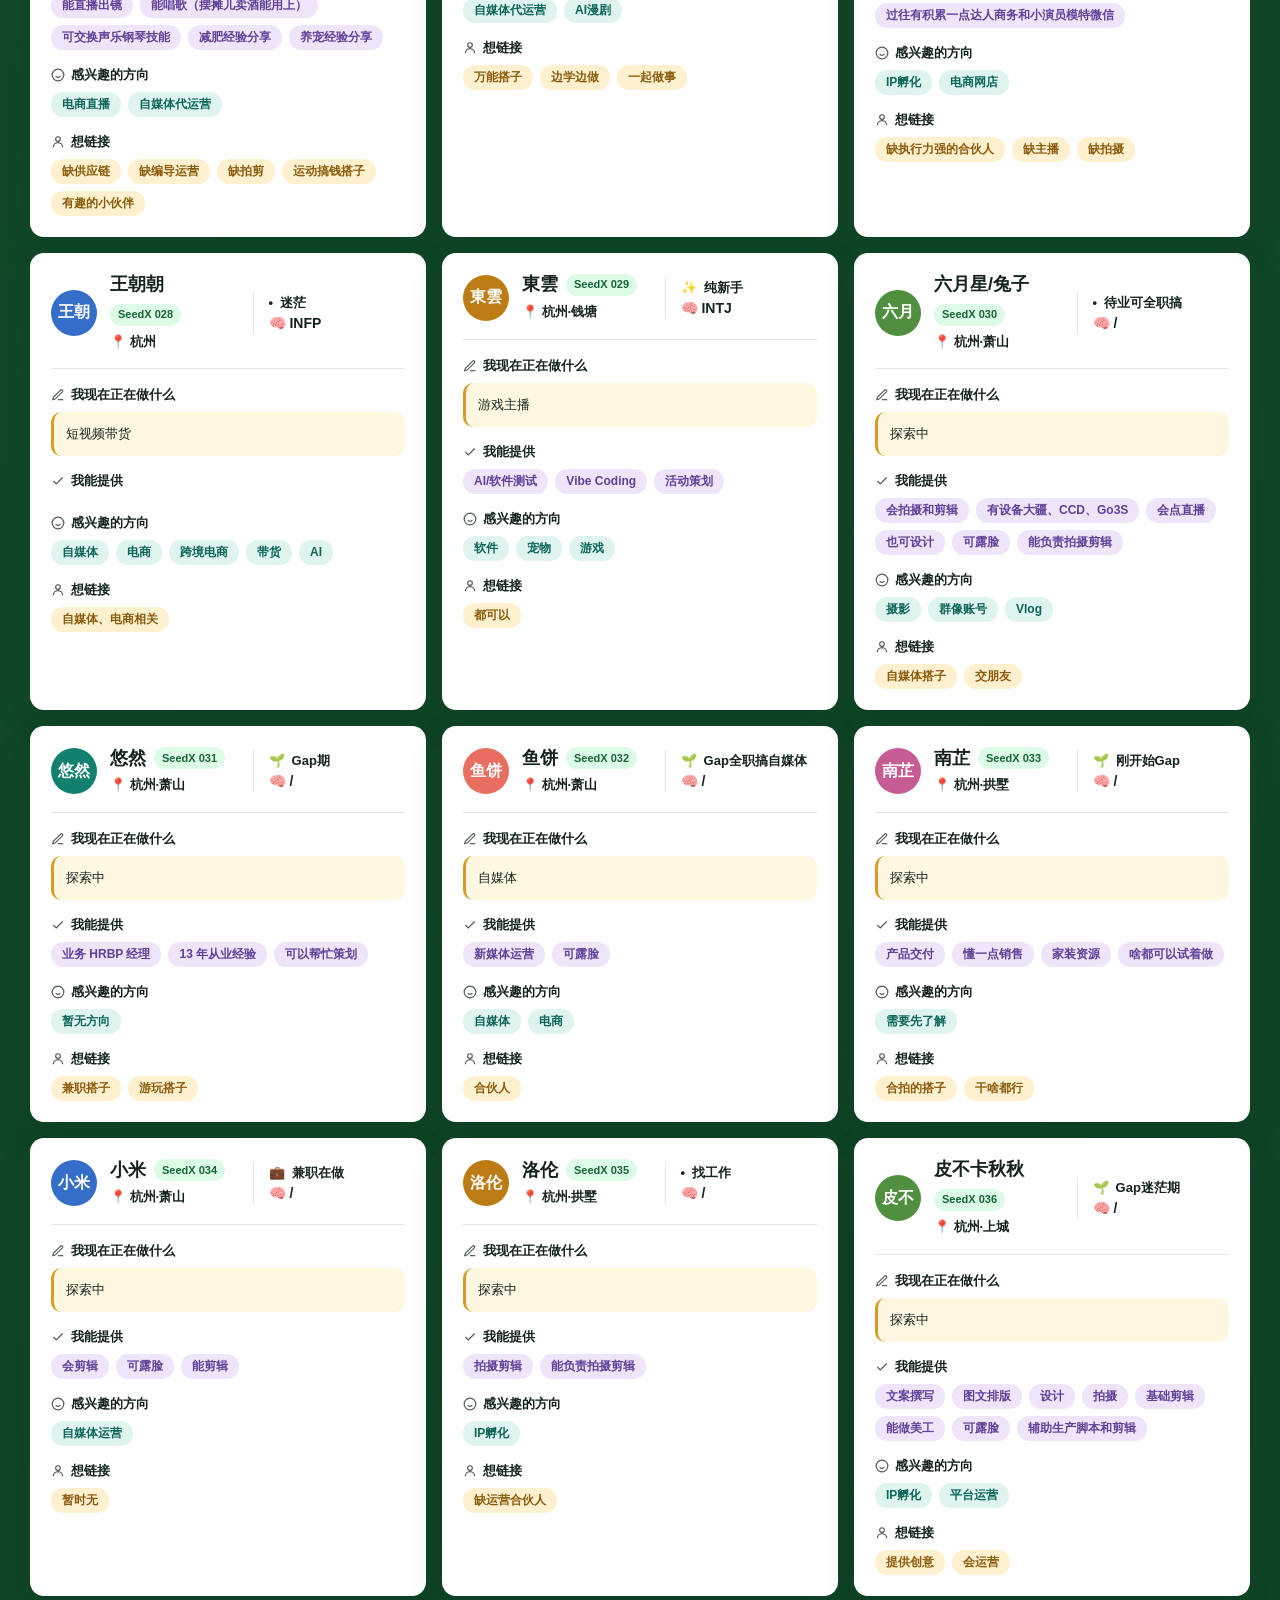
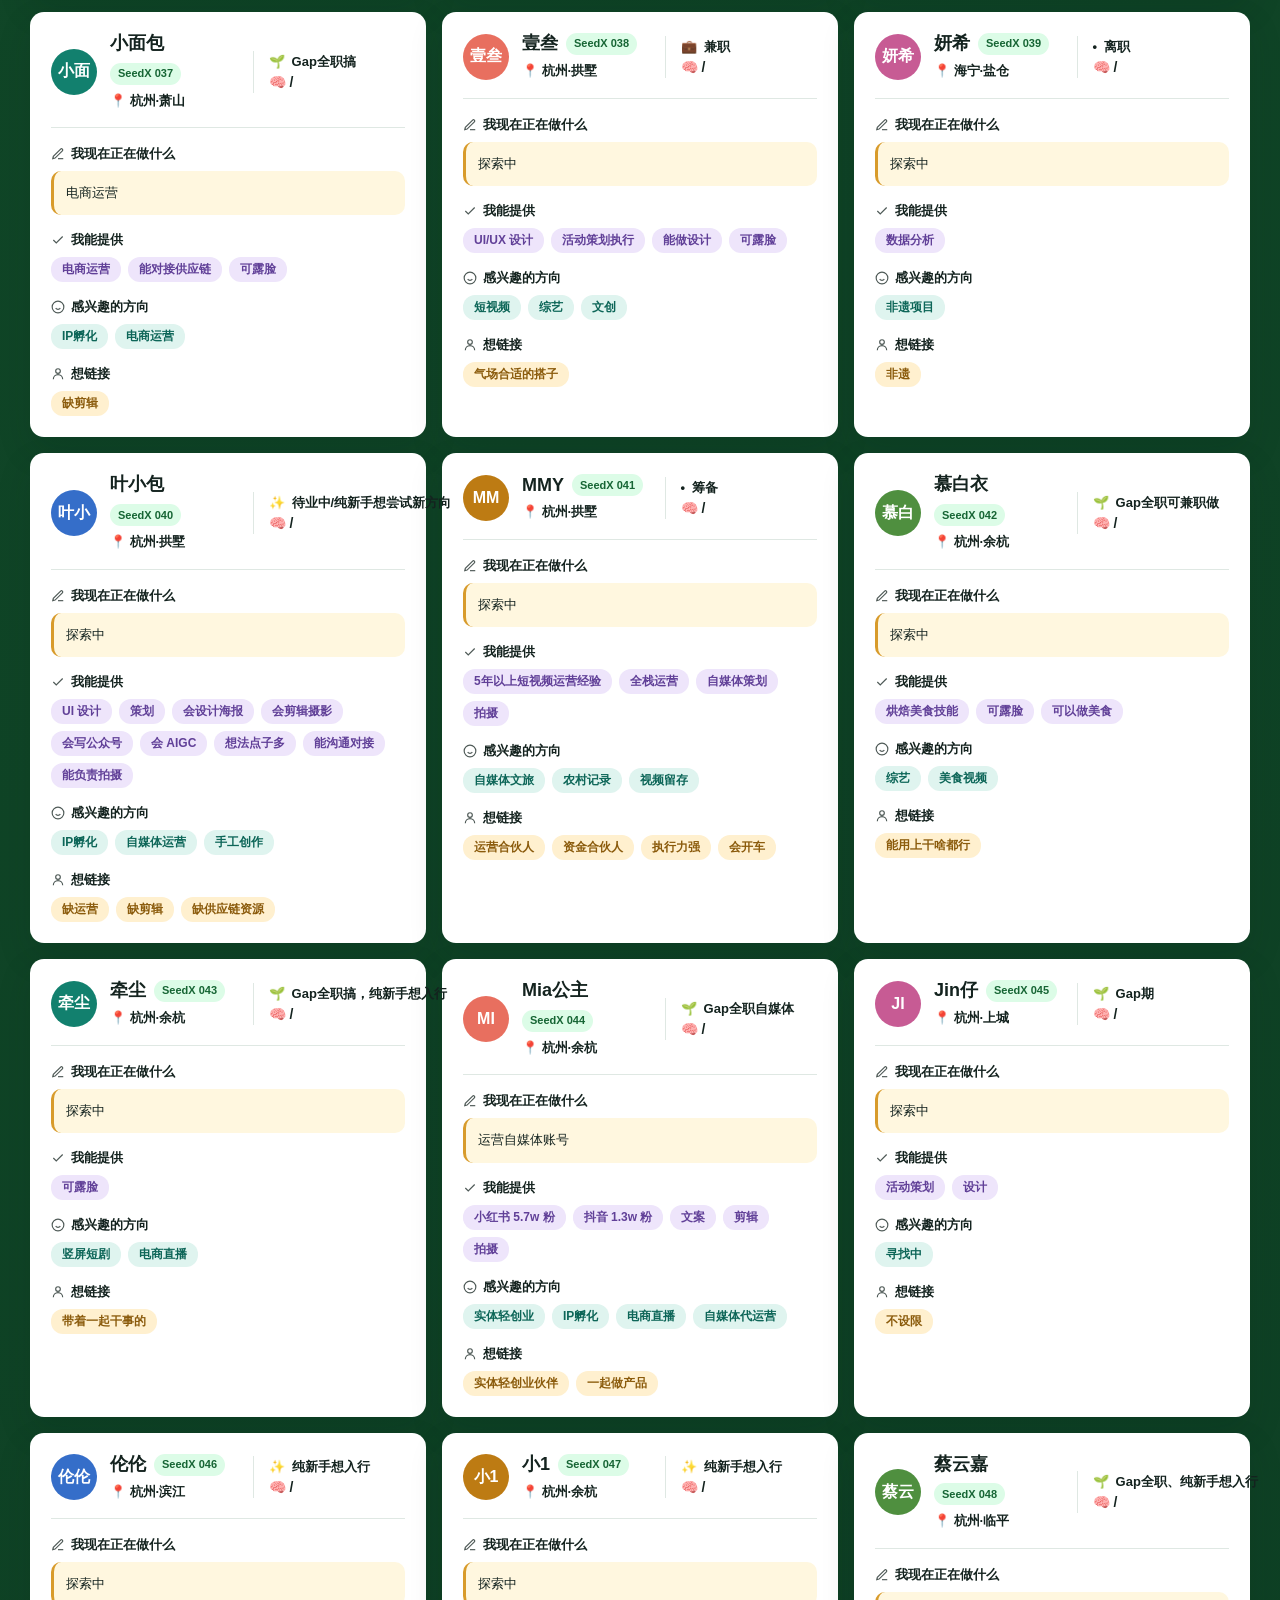
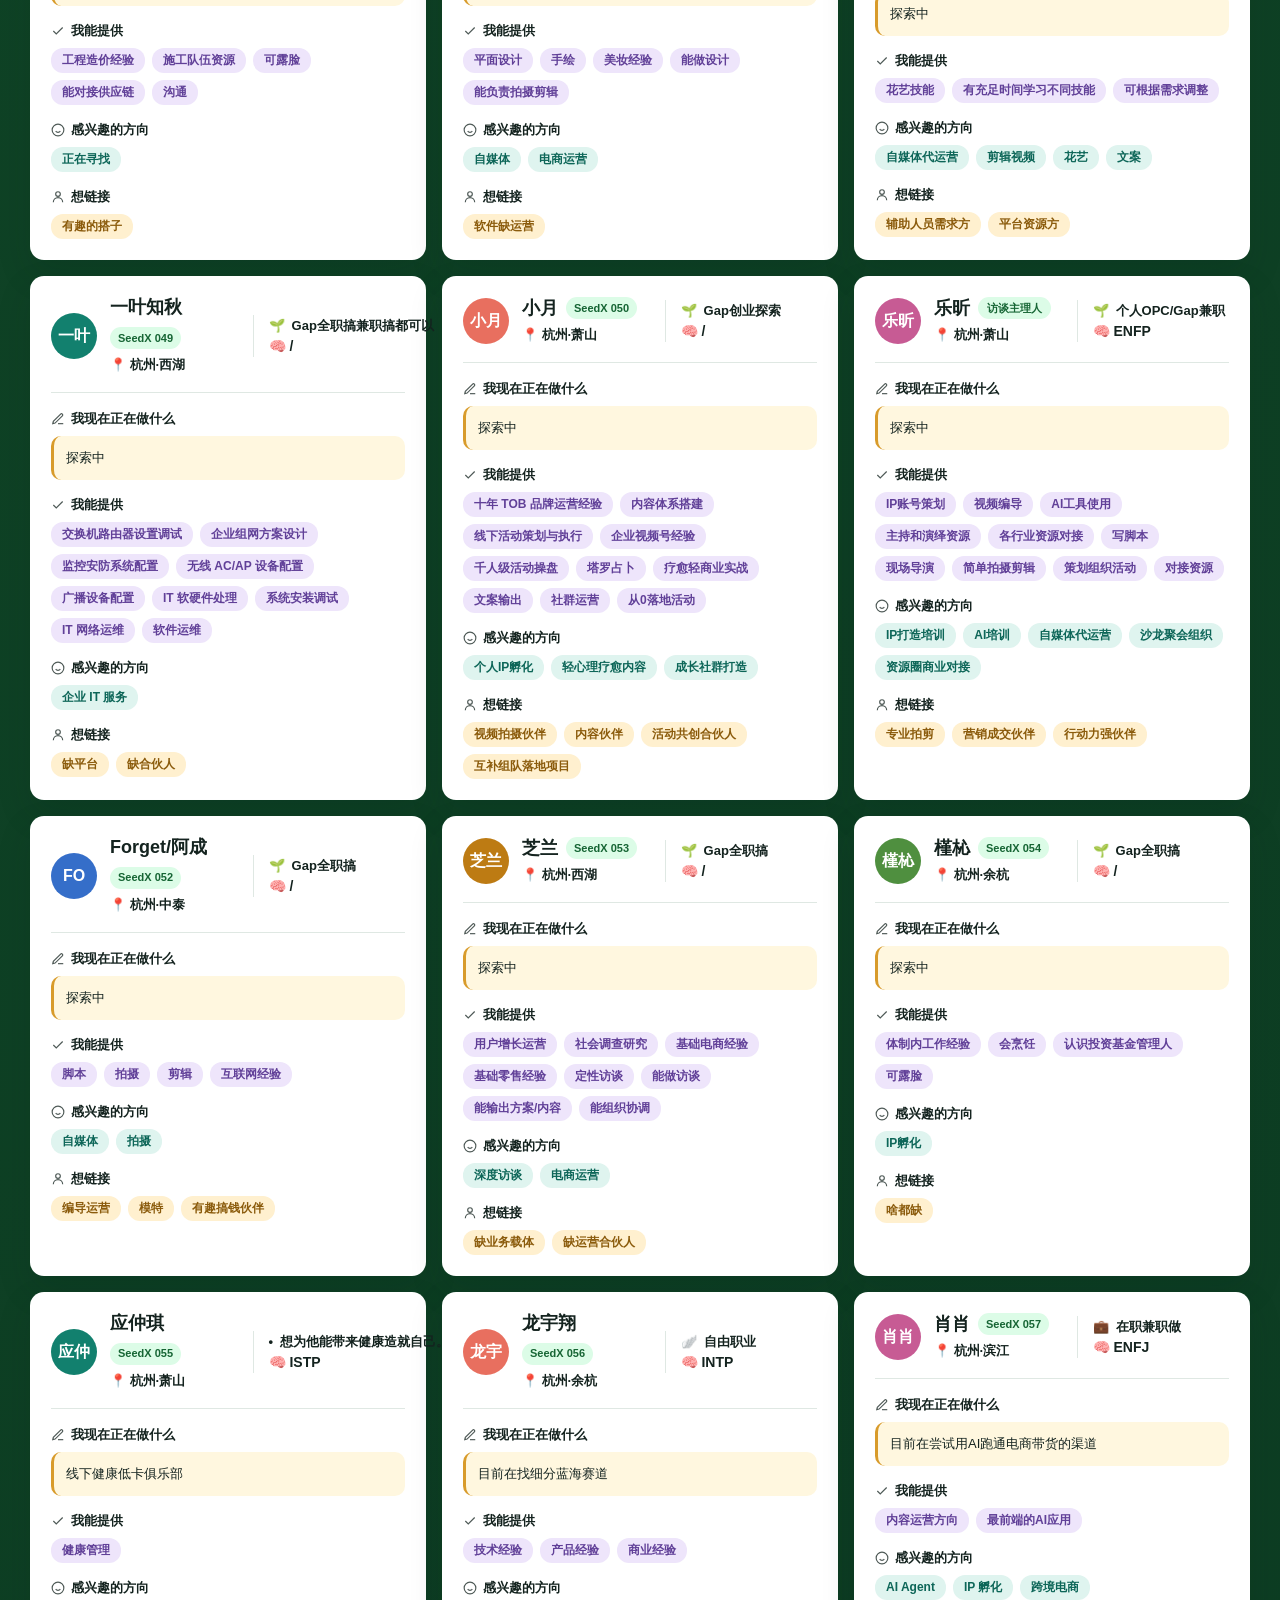
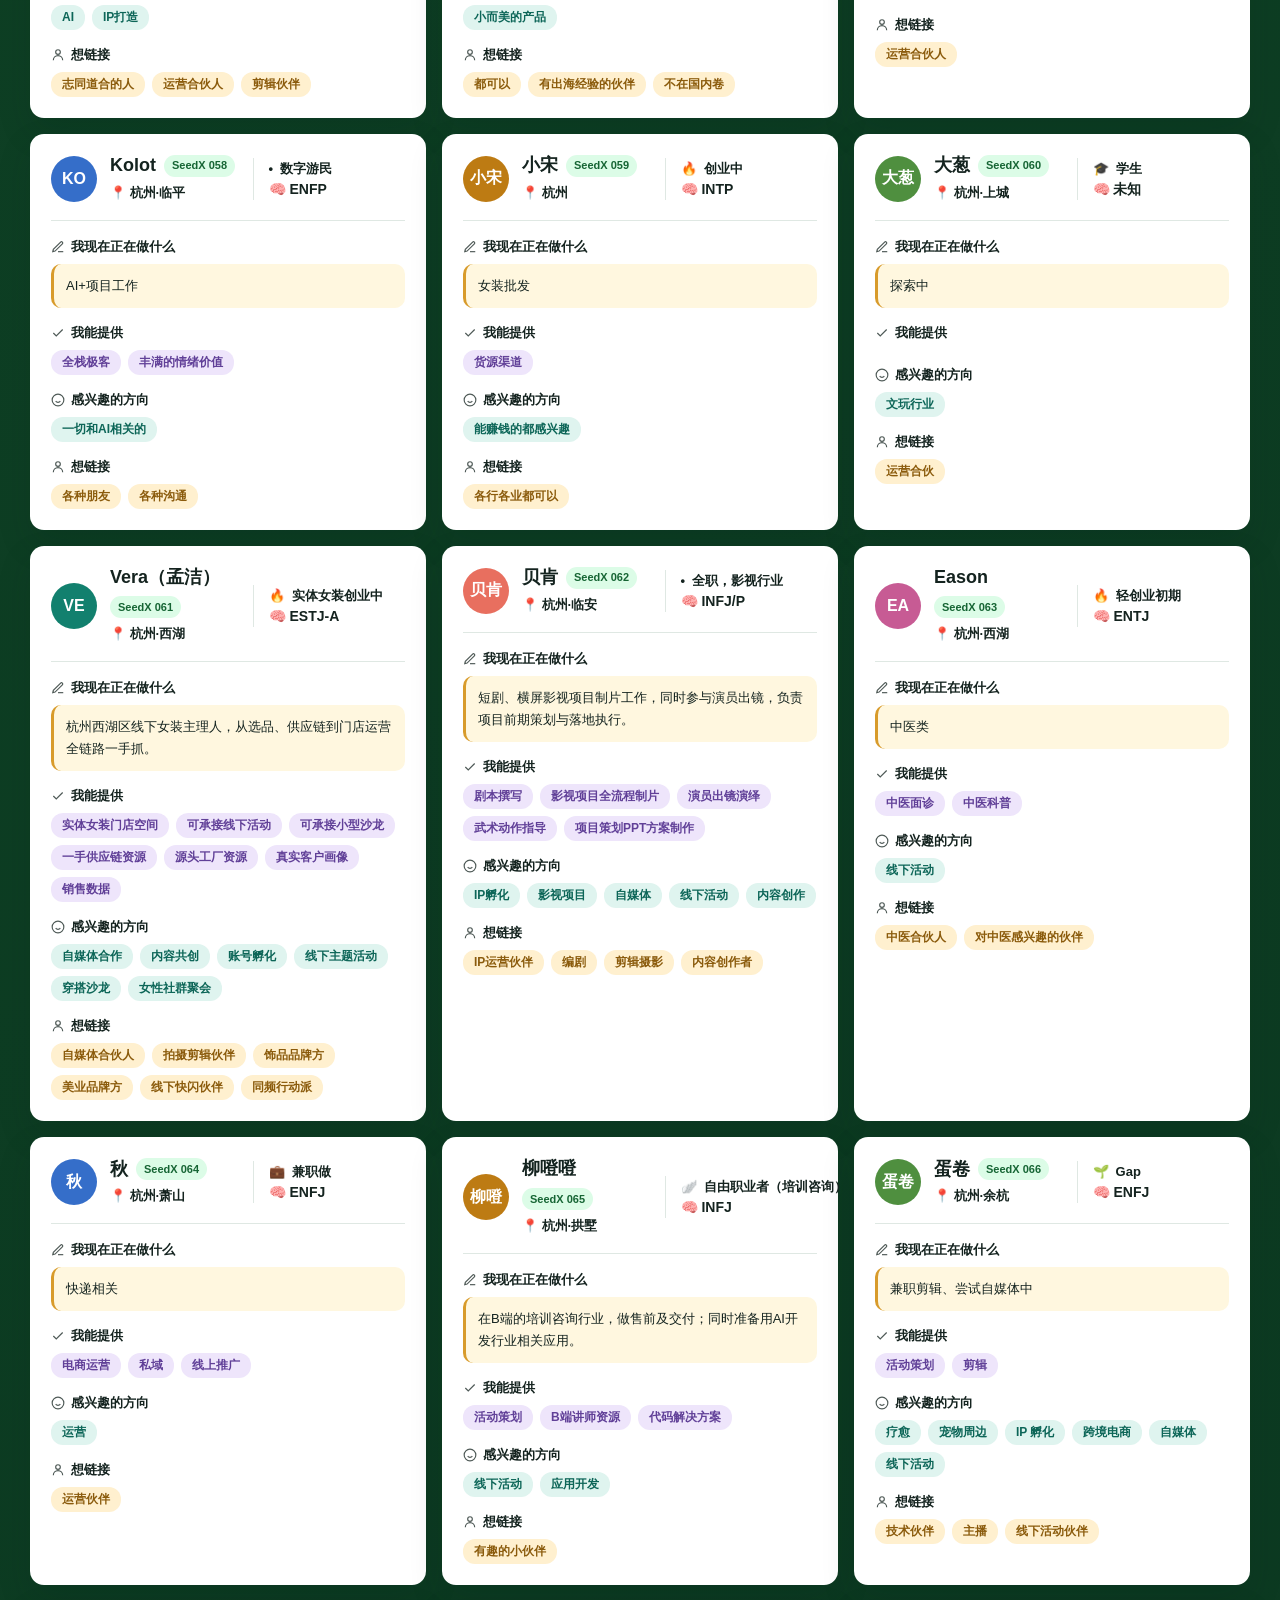
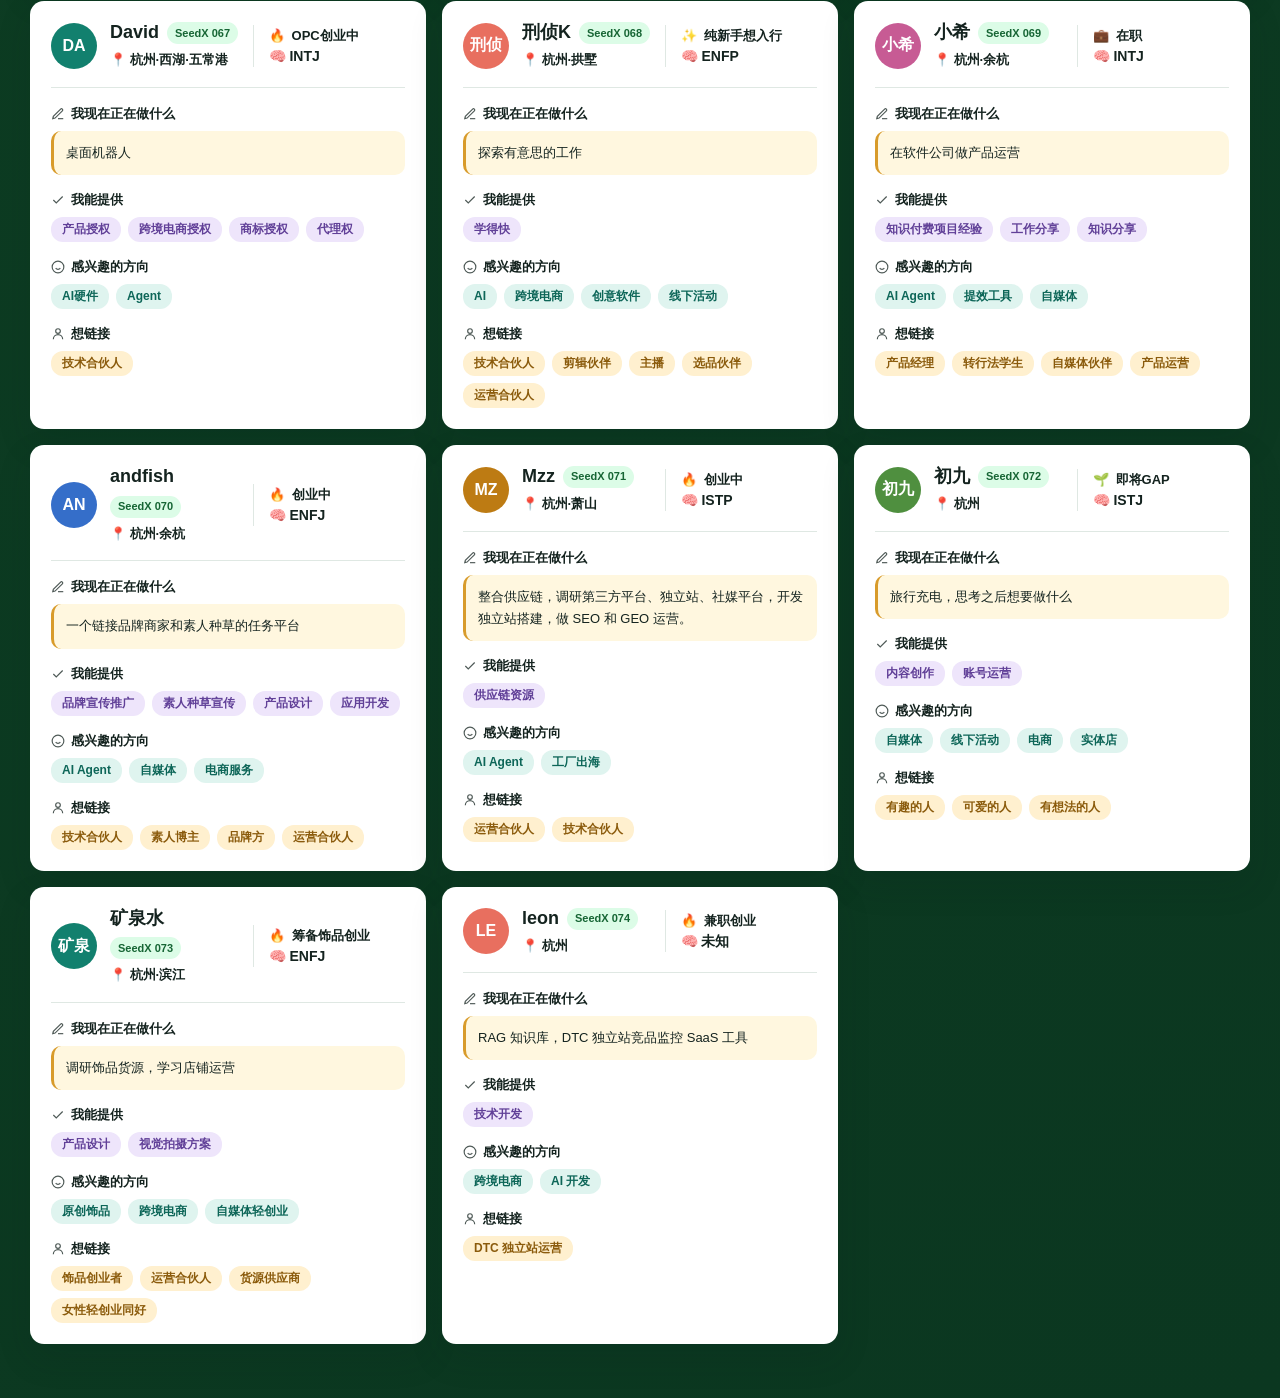
==== commit 9435fd53: "Add activities section" ====
--- a/index.html
+++ b/index.html
@@ -34,6 +34,16 @@
             共创项目
             <span class="badge" id="projectsBadge">0</span>
           </button>
+          <button class="tab-button" type="button" data-tab="activities">
+            <svg viewBox="0 0 24 24" fill="none" stroke-width="2">
+              <path d="M8 2v4" />
+              <path d="M16 2v4" />
+              <rect x="3" y="4" width="18" height="18" rx="2" />
+              <path d="M3 10h18" />
+            </svg>
+            近期活动
+            <span class="badge" id="activitiesBadge">0</span>
+          </button>
         </div>
       </section>
 
@@ -54,8 +64,31 @@
       <section id="projectsPanel" class="panel" aria-label="共创项目">
         <div class="card-grid" id="projectsGrid"></div>
       </section>
+
+      <section id="activitiesPanel" class="panel" aria-label="近期活动">
+        <div class="activity-grid" id="activitiesGrid"></div>
+      </section>
     </main>
 
+    <div class="modal-backdrop" id="activityModal" hidden>
+      <div
+        class="activity-dialog"
+        role="dialog"
+        aria-modal="true"
+        aria-labelledby="activityModalTitle"
+        tabindex="-1"
+      >
+        <button class="modal-close" type="button" id="activityModalClose" aria-label="关闭活动详情">
+          <svg viewBox="0 0 24 24" fill="none" stroke-width="2" aria-hidden="true">
+            <path d="M18 6 6 18" />
+            <path d="m6 6 12 12" />
+          </svg>
+        </button>
+        <div id="activityModalContent"></div>
+      </div>
+    </div>
+
+    <script src="./activities.js"></script>
     <script src="./app.js"></script>
   </body>
 </html>
--- a/styles.css
+++ b/styles.css
@@ -50,6 +50,10 @@
     "Hiragino Sans GB", "Microsoft YaHei", sans-serif;
 }
 
+body.modal-open {
+  overflow: hidden;
+}
+
 button,
 input,
 select {
@@ -105,7 +109,7 @@
 
 .tabs {
   display: grid;
-  grid-template-columns: repeat(2, minmax(0, 1fr));
+  grid-template-columns: repeat(3, minmax(0, 1fr));
   gap: 8px;
 }
 
@@ -215,8 +219,15 @@
   gap: 16px;
 }
 
+.activity-grid {
+  display: grid;
+  grid-template-columns: repeat(2, minmax(0, 1fr));
+  gap: 16px;
+}
+
 .person-card,
-.project-card {
+.project-card,
+.activity-card {
   border: 1px solid transparent;
   border-radius: 14px;
   background: var(--bg-primary);
@@ -229,7 +240,8 @@
 }
 
 .person-card:hover,
-.project-card:hover {
+.project-card:hover,
+.activity-card:hover {
   transform: translateY(-2px);
   border-color: rgba(15, 107, 90, 0.42);
   box-shadow: var(--shadow-hover);
@@ -480,6 +492,82 @@
   padding: 22px;
 }
 
+.activity-card {
+  display: grid;
+  gap: 15px;
+  padding: 22px;
+}
+
+.activity-card-top {
+  display: flex;
+  align-items: flex-start;
+  justify-content: space-between;
+  gap: 12px;
+}
+
+.activity-title {
+  margin: 0;
+  color: var(--text-primary);
+  font-size: 18px;
+  font-weight: 850;
+  line-height: 1.35;
+}
+
+.activity-value {
+  margin: 0;
+  padding: 13px 14px;
+  border-left: 3px solid var(--accent);
+  border-radius: 11px;
+  background: var(--teal-soft);
+  color: var(--text-primary);
+  font-size: 14px;
+  font-weight: 800;
+  line-height: 1.7;
+}
+
+.activity-meta {
+  display: grid;
+  gap: 9px;
+}
+
+.activity-meta-row {
+  display: grid;
+  grid-template-columns: 72px minmax(0, 1fr);
+  gap: 10px;
+  color: var(--text-primary);
+  font-size: 13px;
+  line-height: 1.6;
+}
+
+.activity-meta-label {
+  color: var(--text-secondary);
+  font-weight: 800;
+}
+
+.activity-meta-text {
+  font-weight: 700;
+}
+
+.activity-button {
+  justify-self: start;
+  min-height: 38px;
+  padding: 0 14px;
+  border: 0;
+  border-radius: 12px;
+  background: var(--accent-strong);
+  color: var(--text-on-dark);
+  cursor: pointer;
+  font-size: 13px;
+  font-weight: 850;
+}
+
+.activity-button:focus-visible,
+.tab-button:focus-visible,
+.modal-close:focus-visible {
+  outline: 3px solid rgba(34, 197, 94, 0.42);
+  outline-offset: 3px;
+}
+
 .project-header {
   display: flex;
   align-items: flex-start;
@@ -552,6 +640,30 @@
   color: var(--gray);
 }
 
+.status-badge {
+  flex: 0 0 auto;
+  padding: 5px 10px;
+  border-radius: 999px;
+  font-size: 12px;
+  font-weight: 850;
+  white-space: nowrap;
+}
+
+.status-open {
+  background: var(--green-soft);
+  color: #376d2d;
+}
+
+.status-soon {
+  background: var(--amber-soft);
+  color: #8b5b0c;
+}
+
+.status-ended {
+  background: var(--gray-soft);
+  color: var(--gray);
+}
+
 .project-section {
   margin-top: 15px;
 }
@@ -565,6 +677,175 @@
   color: var(--text-primary);
   font-size: 13px;
   line-height: 1.7;
+}
+
+.modal-backdrop {
+  position: fixed;
+  inset: 0;
+  z-index: 50;
+  display: grid;
+  place-items: center;
+  padding: 24px;
+  background: rgba(5, 35, 29, 0.72);
+}
+
+.modal-backdrop[hidden] {
+  display: none;
+}
+
+.activity-dialog {
+  position: relative;
+  width: min(860px, 100%);
+  max-height: min(86vh, 860px);
+  overflow: auto;
+  border-radius: 18px;
+  background: var(--bg-primary);
+  color: var(--text-primary);
+  box-shadow: 0 28px 70px rgba(0, 0, 0, 0.34);
+}
+
+.modal-close {
+  position: sticky;
+  top: 14px;
+  float: right;
+  display: grid;
+  place-items: center;
+  width: 40px;
+  height: 40px;
+  margin: 14px 14px 0 0;
+  border: 0;
+  border-radius: 12px;
+  background: var(--bg-secondary);
+  color: var(--text-primary);
+  cursor: pointer;
+  z-index: 2;
+}
+
+.modal-close svg {
+  width: 20px;
+  height: 20px;
+  stroke: currentColor;
+}
+
+.activity-detail {
+  padding: 28px;
+}
+
+.activity-detail-header {
+  display: grid;
+  gap: 11px;
+  padding-right: 48px;
+  margin-bottom: 22px;
+}
+
+.activity-detail-title {
+  margin: 0;
+  color: var(--text-primary);
+  font-size: clamp(1.6rem, 4vw, 2.35rem);
+  line-height: 1.18;
+  font-weight: 900;
+}
+
+.activity-detail-value {
+  margin: 0;
+  color: var(--accent-strong);
+  font-size: 16px;
+  font-weight: 850;
+  line-height: 1.7;
+}
+
+.detail-section {
+  margin-top: 22px;
+}
+
+.detail-section-title {
+  margin: 0 0 10px;
+  color: var(--text-primary);
+  font-size: 15px;
+  font-weight: 850;
+}
+
+.detail-paragraph {
+  margin: 0 0 8px;
+  color: var(--text-primary);
+  font-size: 14px;
+  line-height: 1.8;
+}
+
+.detail-list {
+  display: grid;
+  gap: 8px;
+  margin: 0;
+  padding: 0;
+  list-style: none;
+}
+
+.detail-list li {
+  padding: 10px 12px;
+  border-radius: 10px;
+  background: var(--bg-secondary);
+  color: var(--text-primary);
+  font-size: 14px;
+  line-height: 1.6;
+}
+
+.schedule-list {
+  display: grid;
+  gap: 10px;
+  margin: 0;
+  padding: 0;
+  list-style: none;
+}
+
+.schedule-item {
+  display: grid;
+  grid-template-columns: 70px minmax(0, 1fr);
+  gap: 12px;
+  padding: 12px;
+  border-left: 3px solid var(--accent);
+  border-radius: 10px;
+  background: var(--teal-soft);
+}
+
+.schedule-time {
+  color: var(--accent-strong);
+  font-size: 13px;
+  font-weight: 900;
+}
+
+.schedule-name {
+  color: var(--text-primary);
+  font-size: 14px;
+  font-weight: 750;
+  line-height: 1.55;
+}
+
+.info-card-grid {
+  display: grid;
+  grid-template-columns: repeat(2, minmax(0, 1fr));
+  gap: 10px;
+}
+
+.info-card {
+  padding: 12px;
+  border-radius: 11px;
+  background: var(--bg-quiet);
+  border: 1px solid var(--border-light);
+}
+
+.info-card-label {
+  display: block;
+  margin-bottom: 5px;
+  color: var(--text-secondary);
+  font-size: 12px;
+  font-weight: 850;
+}
+
+.info-card-value {
+  color: var(--text-primary);
+  font-size: 14px;
+  font-weight: 750;
+  line-height: 1.5;
 }
 
 .empty-state {
@@ -625,10 +906,19 @@
     grid-template-columns: 1fr;
   }
 
+  .activity-grid,
+  .info-card-grid {
+    grid-template-columns: 1fr;
+  }
+
   .tab-shell {
     position: static;
   }
 
+  .tabs {
+    grid-template-columns: 1fr;
+  }
+
   .card-header {
     align-items: flex-start;
   }
@@ -636,4 +926,28 @@
   .identity-side {
     white-space: normal;
   }
-}
+
+  .modal-backdrop {
+    align-items: stretch;
+    padding: 12px;
+  }
+
+  .activity-dialog {
+    max-height: calc(100vh - 24px);
+    border-radius: 16px;
+  }
+
+  .activity-detail {
+    padding: 22px 18px 24px;
+  }
+
+  .activity-detail-header {
+    padding-right: 44px;
+  }
+
+  .activity-meta-row,
+  .schedule-item {
+    grid-template-columns: 1fr;
+    gap: 4px;
+  }
+}
